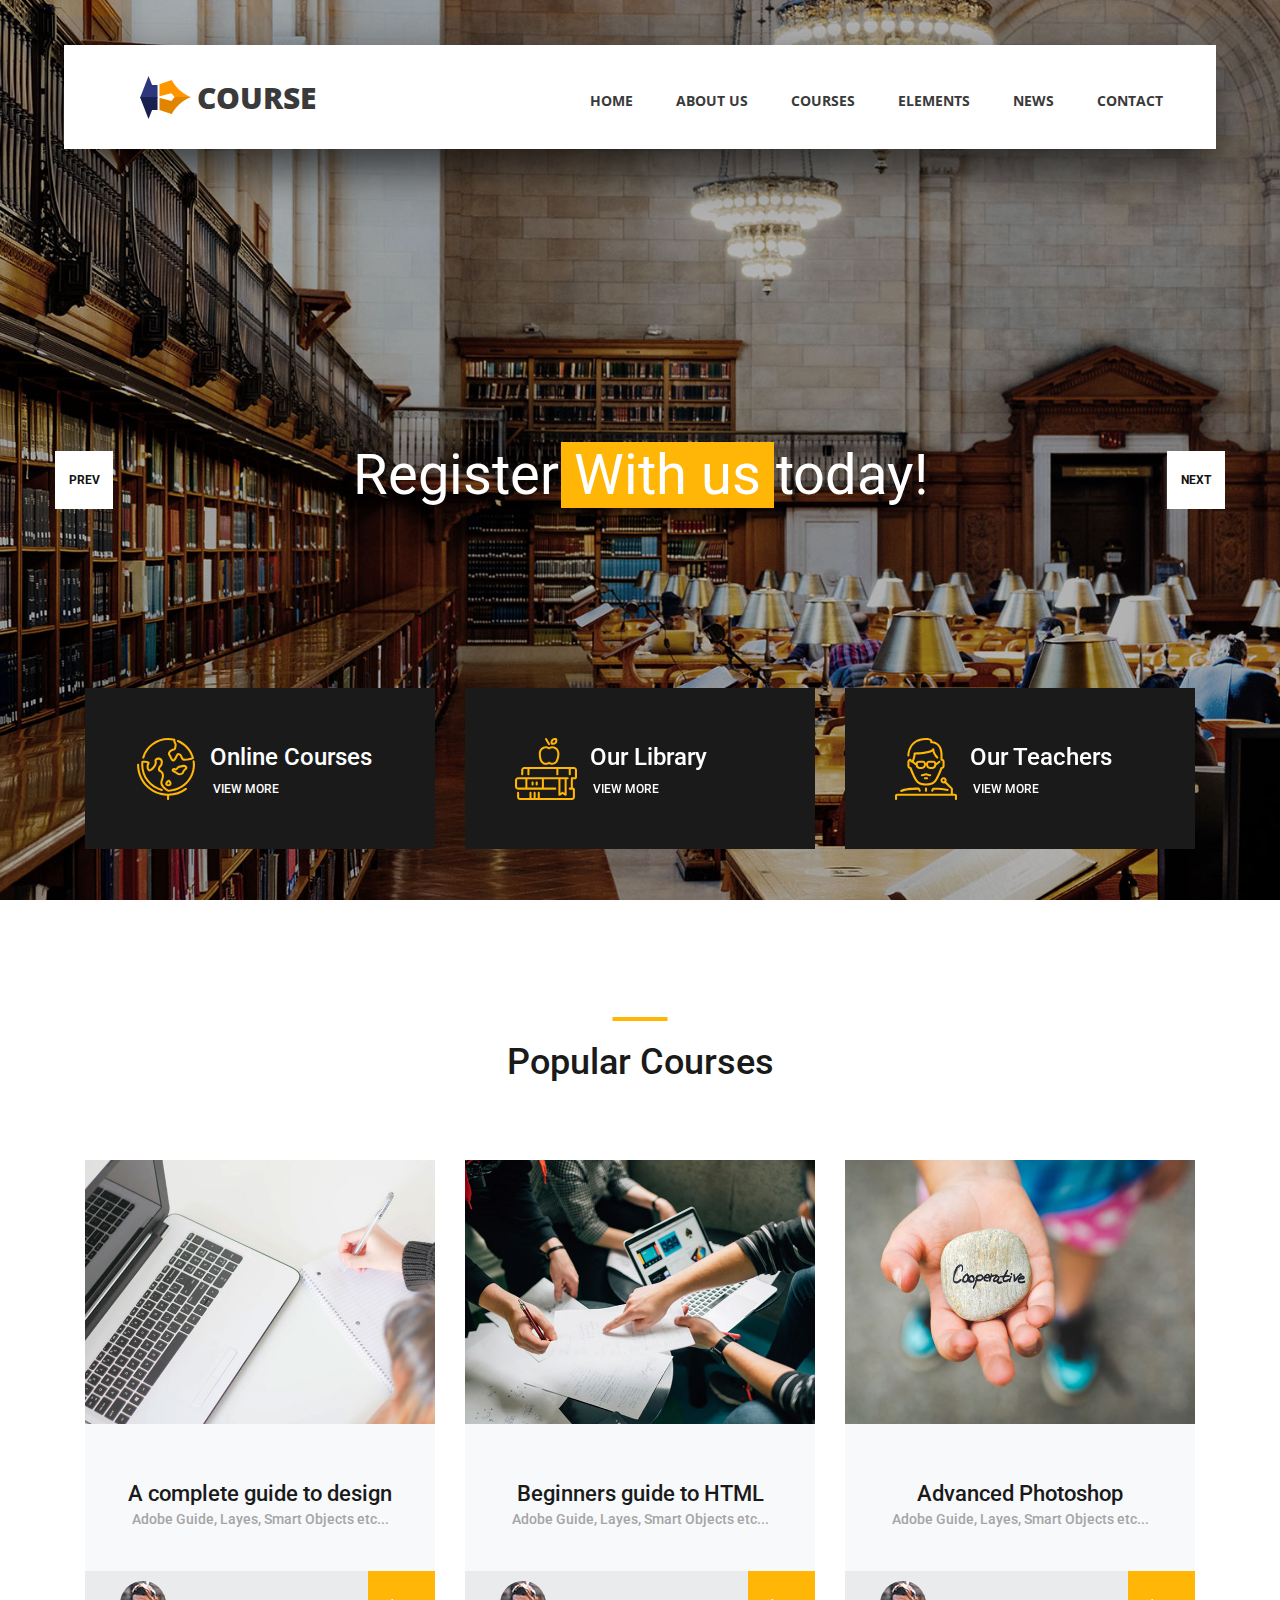
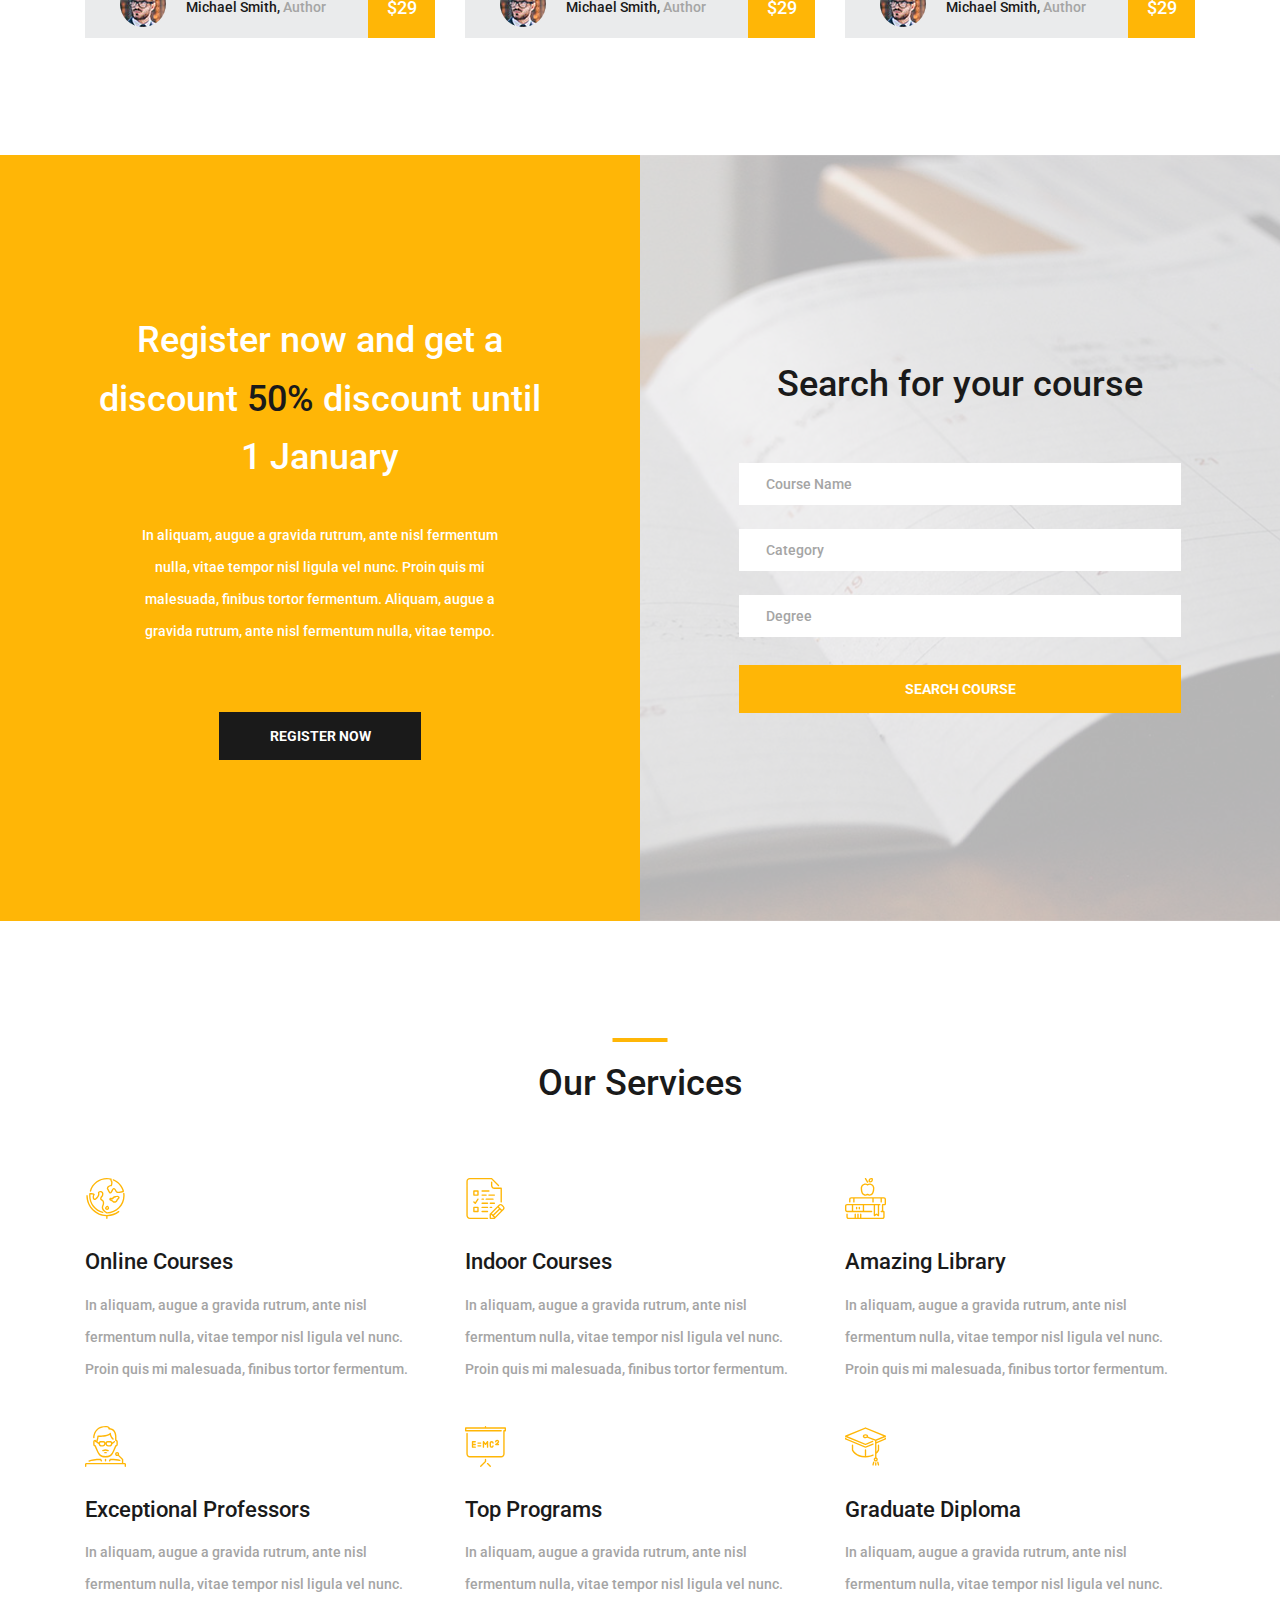
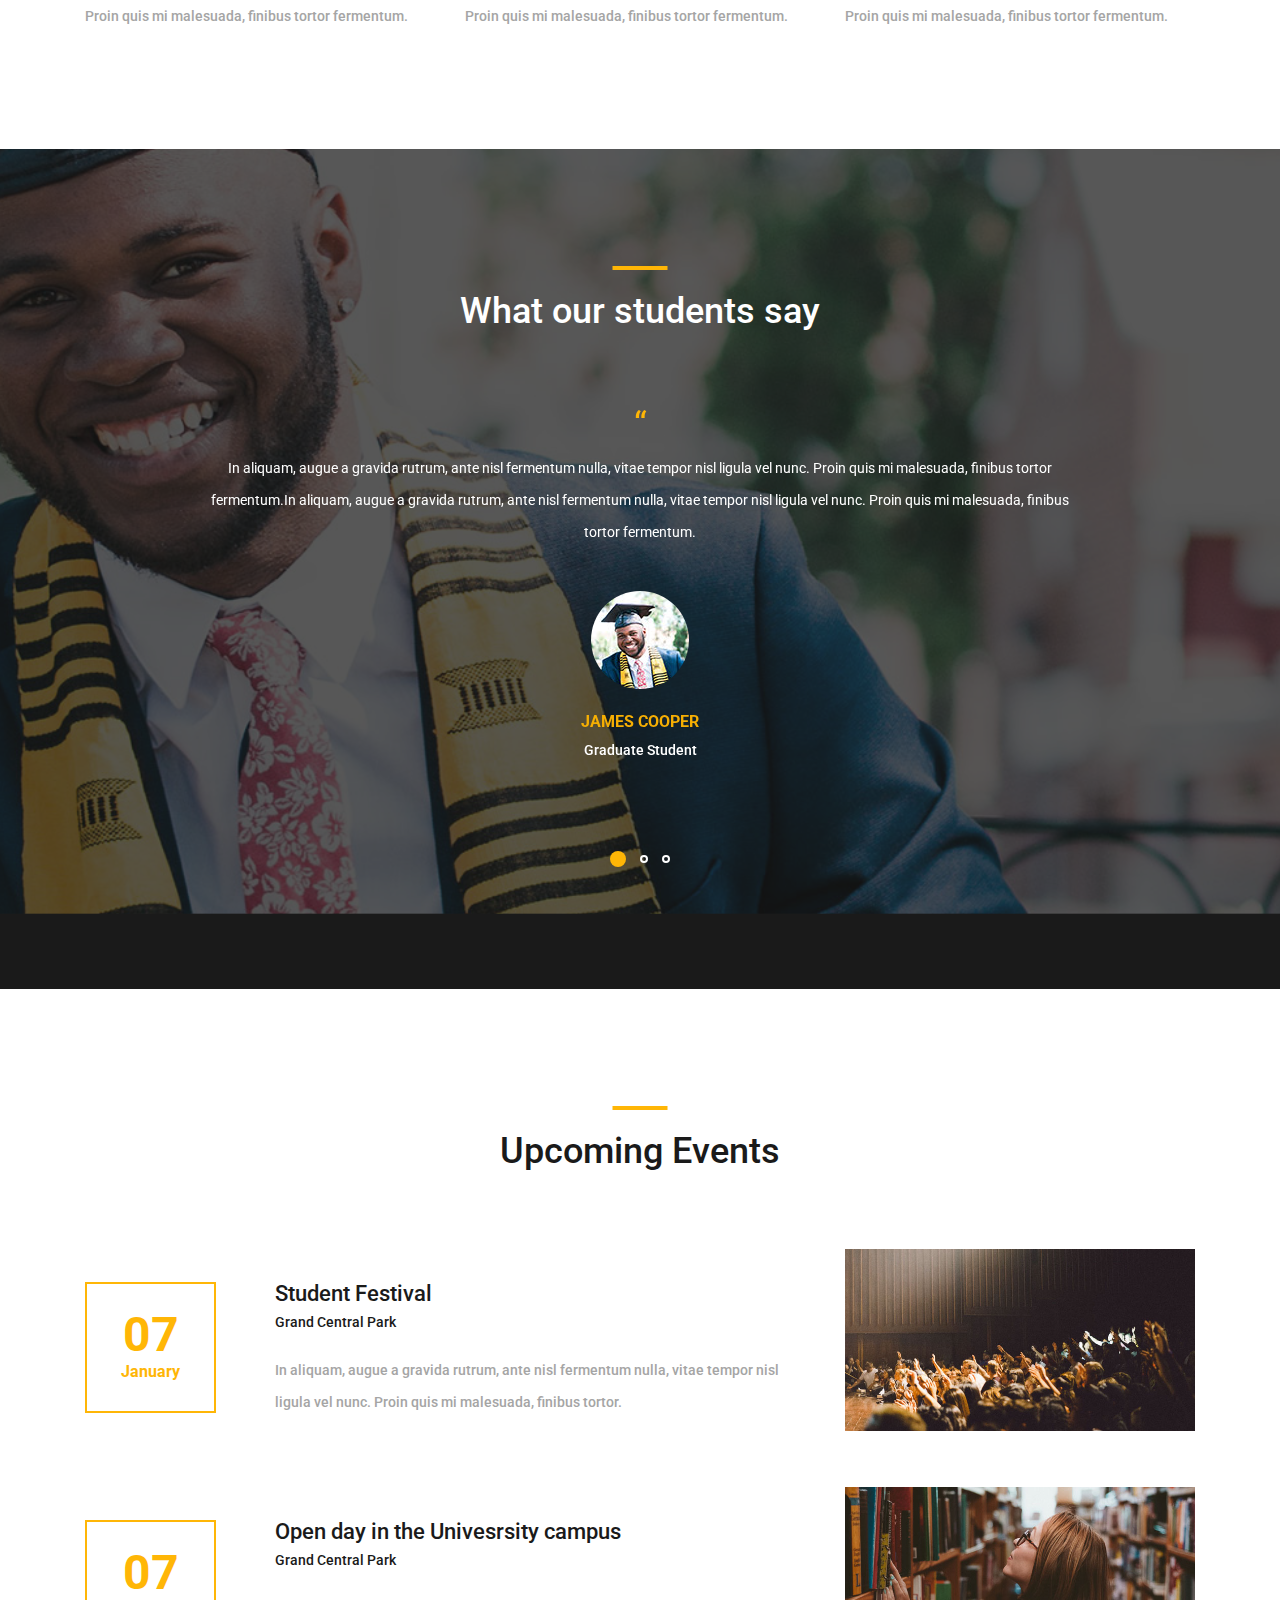
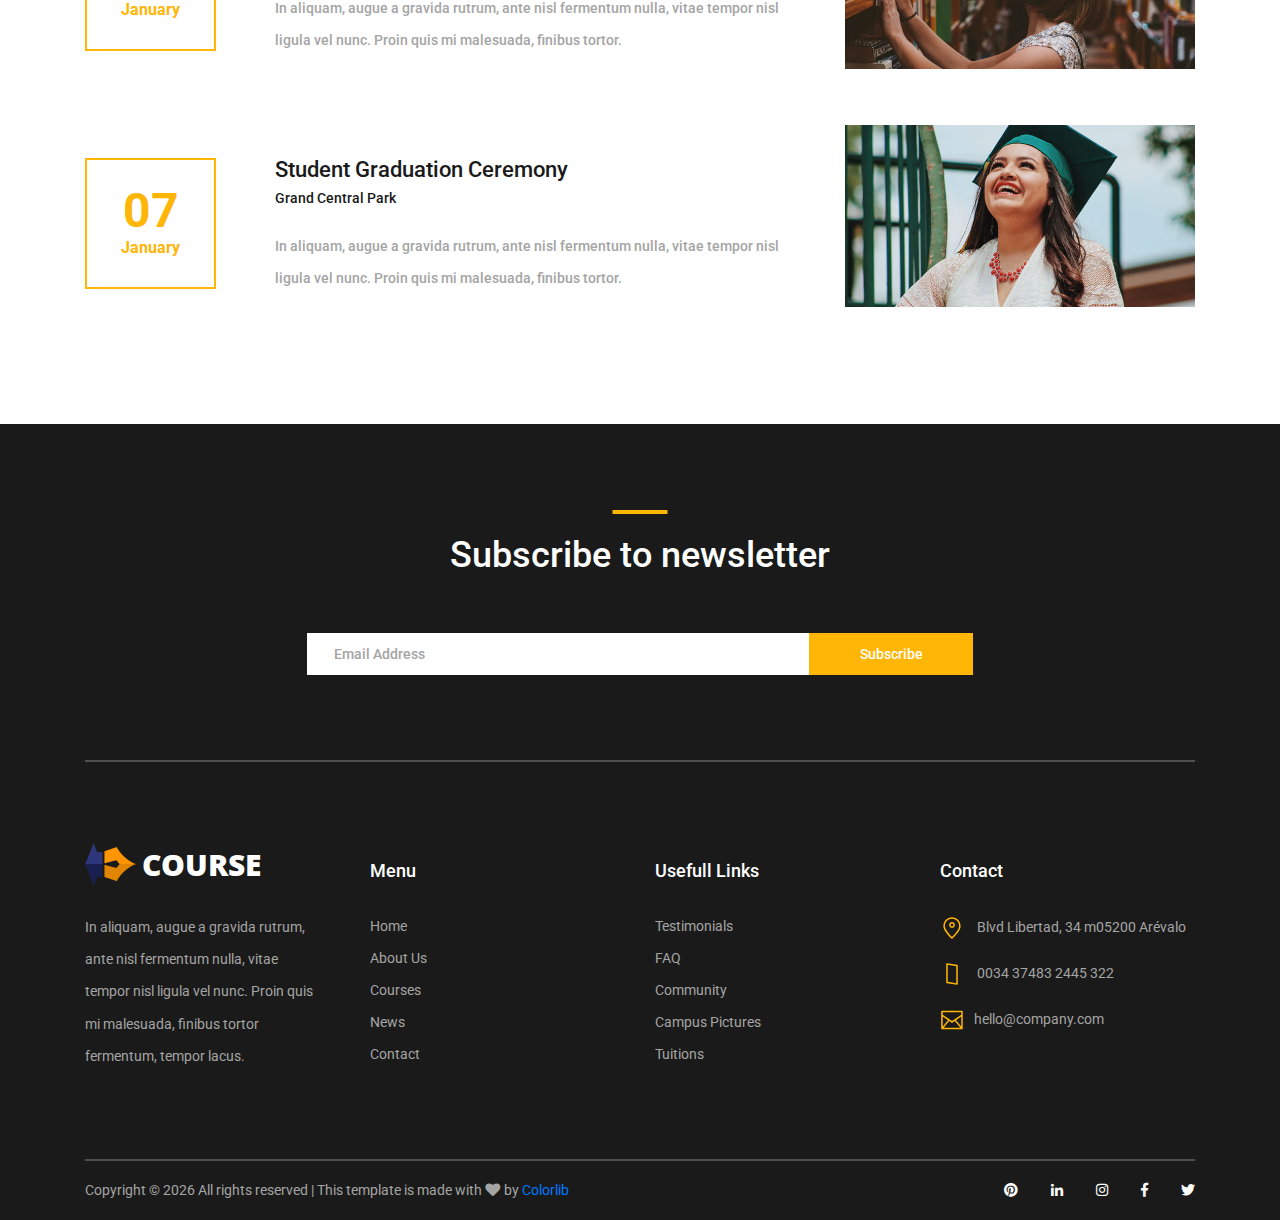
==== index.html @ aa854bdc "first commit" ====
<!DOCTYPE html>
<html lang="en">

<head>
	<title>Arun Manickavasagam Hindu College</title>
	<meta charset="utf-8">
	<meta http-equiv="X-UA-Compatible" content="IE=edge">
	<meta name="description" content="Course Project">
	<meta name="viewport" content="width=device-width, initial-scale=1">
	<link rel="stylesheet" type="text/css" href="styles/bootstrap4/bootstrap.min.css">
	<link href="plugins/fontawesome-free-5.0.1/css/fontawesome-all.css" rel="stylesheet" type="text/css">
	<link rel="stylesheet" type="text/css" href="plugins/OwlCarousel2-2.2.1/owl.carousel.css">
	<link rel="stylesheet" type="text/css" href="plugins/OwlCarousel2-2.2.1/owl.theme.default.css">
	<link rel="stylesheet" type="text/css" href="plugins/OwlCarousel2-2.2.1/animate.css">
	<link rel="stylesheet" type="text/css" href="styles/main_styles.css">
	<link rel="stylesheet" type="text/css" href="styles/responsive.css">
</head>

<body>

	<div class="super_container">

		<!-- Header -->

		<header class="header d-flex flex-row">
			<div class="header_content d-flex flex-row align-items-center">
				<!-- Logo -->
				<div class="logo_container">
					<div class="logo">
						<img src="images/logo.png" alt="">
						<span>course</span>
					</div>
				</div>

				<!-- Main Navigation -->
				<nav class="main_nav_container">
					<div class="main_nav">
						<ul class="main_nav_list">
							<li class="main_nav_item"><a href="#">home</a></li>
							<li class="main_nav_item"><a href="#">about us</a></li>
							<li class="main_nav_item"><a href="courses.html">courses</a></li>
							<li class="main_nav_item"><a href="elements.html">elements</a></li>
							<li class="main_nav_item"><a href="news.html">news</a></li>
							<li class="main_nav_item"><a href="contact.html">contact</a></li>
						</ul>
					</div>
				</nav>
			</div>
			<div class="header_side d-flex flex-row justify-content-center align-items-center">
				<img src="images/phone-call.svg" alt="">
				<span>+94759892049</span>
			</div>

			<!-- Hamburger -->
			<div class="hamburger_container">
				<i class="fas fa-bars trans_200"></i>
			</div>

		</header>

		<!-- Menu -->
		<div class="menu_container menu_mm">

			<!-- Menu Close Button -->
			<div class="menu_close_container">
				<div class="menu_close"></div>
			</div>

			<!-- Menu Items -->
			<div class="menu_inner menu_mm">
				<div class="menu menu_mm">
					<ul class="menu_list menu_mm">
						<li class="menu_item menu_mm"><a href="#">Home</a></li>
						<li class="menu_item menu_mm"><a href="#">About us</a></li>
						<li class="menu_item menu_mm"><a href="courses.html">Courses</a></li>
						<li class="menu_item menu_mm"><a href="elements.html">Elements</a></li>
						<li class="menu_item menu_mm"><a href="news.html">News</a></li>
						<li class="menu_item menu_mm"><a href="contact.html">Contact</a></li>
					</ul>

					<!-- Menu Social -->

					<div class="menu_social_container menu_mm">
						<ul class="menu_social menu_mm">
							<li class="menu_social_item menu_mm"><a href="#"><i class="fab fa-pinterest"></i></a></li>
							<li class="menu_social_item menu_mm"><a href="#"><i class="fab fa-linkedin-in"></i></a></li>
							<li class="menu_social_item menu_mm"><a href="#"><i class="fab fa-instagram"></i></a></li>
							<li class="menu_social_item menu_mm"><a href="#"><i class="fab fa-facebook-f"></i></a></li>
							<li class="menu_social_item menu_mm"><a href="#"><i class="fab fa-twitter"></i></a></li>
						</ul>
					</div>
					<div class="menu_copyright menu_mm">EGS All rights reserved</div>
				</div>
			</div>
		</div>

		<!-- Home -->

		<div class="home">

			<!-- Hero Slider -->
			<div class="hero_slider_container">
				<div class="hero_slider owl-carousel">

					<!-- Hero Slide -->
					<div class="hero_slide">
						<div class="hero_slide_background" style="background-image:url(images/slider_background.jpg)">
						</div>
						<div class="hero_slide_container d-flex flex-column align-items-center justify-content-center">
							<div class="hero_slide_content text-center">
								<h1 data-animation-in="fadeInUp" data-animation-out="animate-out fadeOut">Register
									<span>With us</span> today!</h1>
							</div>
						</div>
					</div>

					<!-- Hero Slide -->
					<div class="hero_slide">
						<div class="hero_slide_background" style="background-image:url(images/slider_background.jpg)">
						</div>
						<div class="hero_slide_container d-flex flex-column align-items-center justify-content-center">
							<div class="hero_slide_content text-center">
								<h1 data-animation-in="fadeInUp" data-animation-out="animate-out fadeOut">Invest
									<span>Education</span> today!</h1>
							</div>
						</div>
					</div>

					<!-- Hero Slide -->
					<div class="hero_slide">
						<div class="hero_slide_background" style="background-image:url(images/slider_background.jpg)">
						</div>
						<div class="hero_slide_container d-flex flex-column align-items-center justify-content-center">
							<div class="hero_slide_content text-center">
								<h1 data-animation-in="fadeInUp" data-animation-out="animate-out fadeOut">Better
									<span>Education</span> Great Future!</h1>
							</div>
						</div>
					</div>

				</div>

				<div class="hero_slider_left hero_slider_nav trans_200"><span class="trans_200">prev</span></div>
				<div class="hero_slider_right hero_slider_nav trans_200"><span class="trans_200">next</span></div>
			</div>

		</div>

		<div class="hero_boxes">
			<div class="hero_boxes_inner">
				<div class="container">
					<div class="row">

						<div class="col-lg-4 hero_box_col">
							<div class="hero_box d-flex flex-row align-items-center justify-content-start">
								<img src="images/earth-globe.svg" class="svg" alt="">
								<div class="hero_box_content">
									<h2 class="hero_box_title">Online Courses</h2>
									<a href="courses.html" class="hero_box_link">view more</a>
								</div>
							</div>
						</div>

						<div class="col-lg-4 hero_box_col">
							<div class="hero_box d-flex flex-row align-items-center justify-content-start">
								<img src="images/books.svg" class="svg" alt="">
								<div class="hero_box_content">
									<h2 class="hero_box_title">Our Library</h2>
									<a href="courses.html" class="hero_box_link">view more</a>
								</div>
							</div>
						</div>

						<div class="col-lg-4 hero_box_col">
							<div class="hero_box d-flex flex-row align-items-center justify-content-start">
								<img src="images/professor.svg" class="svg" alt="">
								<div class="hero_box_content">
									<h2 class="hero_box_title">Our Teachers</h2>
									<a href="teachers.html" class="hero_box_link">view more</a>
								</div>
							</div>
						</div>

					</div>
				</div>
			</div>
		</div>

		<!-- Popular -->

		<div class="popular page_section">
			<div class="container">
				<div class="row">
					<div class="col">
						<div class="section_title text-center">
							<h1>Popular Courses</h1>
						</div>
					</div>
				</div>

				<div class="row course_boxes">

					<!-- Popular Course Item -->
					<div class="col-lg-4 course_box">
						<div class="card">
							<img class="card-img-top" src="images/course_1.jpg" alt="https://unsplash.com/@kellybrito">
							<div class="card-body text-center">
								<div class="card-title"><a href="courses.html">A complete guide to design</a></div>
								<div class="card-text">Adobe Guide, Layes, Smart Objects etc...</div>
							</div>
							<div class="price_box d-flex flex-row align-items-center">
								<div class="course_author_image">
									<img src="images/author.jpg" alt="https://unsplash.com/@mehdizadeh">
								</div>
								<div class="course_author_name">Michael Smith, <span>Author</span></div>
								<div class="course_price d-flex flex-column align-items-center justify-content-center">
									<span>$29</span></div>
							</div>
						</div>
					</div>

					<!-- Popular Course Item -->
					<div class="col-lg-4 course_box">
						<div class="card">
							<img class="card-img-top" src="images/course_2.jpg" alt="https://unsplash.com/@cikstefan">
							<div class="card-body text-center">
								<div class="card-title"><a href="courses.html">Beginners guide to HTML</a></div>
								<div class="card-text">Adobe Guide, Layes, Smart Objects etc...</div>
							</div>
							<div class="price_box d-flex flex-row align-items-center">
								<div class="course_author_image">
									<img src="images/author.jpg" alt="https://unsplash.com/@mehdizadeh">
								</div>
								<div class="course_author_name">Michael Smith, <span>Author</span></div>
								<div class="course_price d-flex flex-column align-items-center justify-content-center">
									<span>$29</span></div>
							</div>
						</div>
					</div>

					<!-- Popular Course Item -->
					<div class="col-lg-4 course_box">
						<div class="card">
							<img class="card-img-top" src="images/course_3.jpg" alt="https://unsplash.com/@dsmacinnes">
							<div class="card-body text-center">
								<div class="card-title"><a href="courses.html">Advanced Photoshop</a></div>
								<div class="card-text">Adobe Guide, Layes, Smart Objects etc...</div>
							</div>
							<div class="price_box d-flex flex-row align-items-center">
								<div class="course_author_image">
									<img src="images/author.jpg" alt="https://unsplash.com/@mehdizadeh">
								</div>
								<div class="course_author_name">Michael Smith, <span>Author</span></div>
								<div class="course_price d-flex flex-column align-items-center justify-content-center">
									<span>$29</span></div>
							</div>
						</div>
					</div>
				</div>
			</div>
		</div>

		<!-- Register -->

		<div class="register">

			<div class="container-fluid">

				<div class="row row-eq-height">
					<div class="col-lg-6 nopadding">

						<!-- Register -->

						<div class="register_section d-flex flex-column align-items-center justify-content-center">
							<div class="register_content text-center">
								<h1 class="register_title">Register now and get a discount <span>50%</span> discount
									until 1 January</h1>
								<p class="register_text">In aliquam, augue a gravida rutrum, ante nisl fermentum nulla,
									vitae tempor nisl ligula vel nunc. Proin quis mi malesuada, finibus tortor
									fermentum. Aliquam, augue a gravida rutrum, ante nisl fermentum nulla, vitae tempo.
								</p>
								<div class="button button_1 register_button mx-auto trans_200"><a href="#">register
										now</a></div>
							</div>
						</div>

					</div>

					<div class="col-lg-6 nopadding">

						<!-- Search -->

						<div class="search_section d-flex flex-column align-items-center justify-content-center">
							<div class="search_background" style="background-image:url(images/search_background.jpg);">
							</div>
							<div class="search_content text-center">
								<h1 class="search_title">Search for your course</h1>
								<form id="search_form" class="search_form" action="post">
									<input id="search_form_name" class="input_field search_form_name" type="text"
										placeholder="Course Name" required="required"
										data-error="Course name is required.">
									<input id="search_form_category" class="input_field search_form_category"
										type="text" placeholder="Category">
									<input id="search_form_degree" class="input_field search_form_degree" type="text"
										placeholder="Degree">
									<button id="search_submit_button" type="submit"
										class="search_submit_button trans_200" value="Submit">search course</button>
								</form>
							</div>
						</div>

					</div>
				</div>
			</div>
		</div>

		<!-- Services -->

		<div class="services page_section">

			<div class="container">
				<div class="row">
					<div class="col">
						<div class="section_title text-center">
							<h1>Our Services</h1>
						</div>
					</div>
				</div>

				<div class="row services_row">

					<div
						class="col-lg-4 service_item text-left d-flex flex-column align-items-start justify-content-start">
						<div class="icon_container d-flex flex-column justify-content-end">
							<img src="images/earth-globe.svg" alt="">
						</div>
						<h3>Online Courses</h3>
						<p>In aliquam, augue a gravida rutrum, ante nisl fermentum nulla, vitae tempor nisl ligula vel
							nunc. Proin quis mi malesuada, finibus tortor fermentum.</p>
					</div>

					<div
						class="col-lg-4 service_item text-left d-flex flex-column align-items-start justify-content-start">
						<div class="icon_container d-flex flex-column justify-content-end">
							<img src="images/exam.svg" alt="">
						</div>
						<h3>Indoor Courses</h3>
						<p>In aliquam, augue a gravida rutrum, ante nisl fermentum nulla, vitae tempor nisl ligula vel
							nunc. Proin quis mi malesuada, finibus tortor fermentum.</p>
					</div>

					<div
						class="col-lg-4 service_item text-left d-flex flex-column align-items-start justify-content-start">
						<div class="icon_container d-flex flex-column justify-content-end">
							<img src="images/books.svg" alt="">
						</div>
						<h3>Amazing Library</h3>
						<p>In aliquam, augue a gravida rutrum, ante nisl fermentum nulla, vitae tempor nisl ligula vel
							nunc. Proin quis mi malesuada, finibus tortor fermentum.</p>
					</div>

					<div
						class="col-lg-4 service_item text-left d-flex flex-column align-items-start justify-content-start">
						<div class="icon_container d-flex flex-column justify-content-end">
							<img src="images/professor.svg" alt="">
						</div>
						<h3>Exceptional Professors</h3>
						<p>In aliquam, augue a gravida rutrum, ante nisl fermentum nulla, vitae tempor nisl ligula vel
							nunc. Proin quis mi malesuada, finibus tortor fermentum.</p>
					</div>

					<div
						class="col-lg-4 service_item text-left d-flex flex-column align-items-start justify-content-start">
						<div class="icon_container d-flex flex-column justify-content-end">
							<img src="images/blackboard.svg" alt="">
						</div>
						<h3>Top Programs</h3>
						<p>In aliquam, augue a gravida rutrum, ante nisl fermentum nulla, vitae tempor nisl ligula vel
							nunc. Proin quis mi malesuada, finibus tortor fermentum.</p>
					</div>

					<div
						class="col-lg-4 service_item text-left d-flex flex-column align-items-start justify-content-start">
						<div class="icon_container d-flex flex-column justify-content-end">
							<img src="images/mortarboard.svg" alt="">
						</div>
						<h3>Graduate Diploma</h3>
						<p>In aliquam, augue a gravida rutrum, ante nisl fermentum nulla, vitae tempor nisl ligula vel
							nunc. Proin quis mi malesuada, finibus tortor fermentum.</p>
					</div>

				</div>
			</div>
		</div>

		<!-- Testimonials -->

		<div class="testimonials page_section">
			<!-- <div class="testimonials_background" style="background-image:url(images/testimonials_background.jpg)"></div> -->
			<div class="testimonials_background_container prlx_parent">
				<div class="testimonials_background prlx"
					style="background-image:url(images/testimonials_background.jpg)"></div>
			</div>
			<div class="container">

				<div class="row">
					<div class="col">
						<div class="section_title text-center">
							<h1>What our students say</h1>
						</div>
					</div>
				</div>

				<div class="row">
					<div class="col-lg-10 offset-lg-1">

						<div class="testimonials_slider_container">

							<!-- Testimonials Slider -->
							<div class="owl-carousel owl-theme testimonials_slider">

								<!-- Testimonials Item -->
								<div class="owl-item">
									<div class="testimonials_item text-center">
										<div class="quote">“</div>
										<p class="testimonials_text">In aliquam, augue a gravida rutrum, ante nisl
											fermentum nulla, vitae tempor nisl ligula vel nunc. Proin quis mi malesuada,
											finibus tortor fermentum.In aliquam, augue a gravida rutrum, ante nisl
											fermentum nulla, vitae tempor nisl ligula vel nunc. Proin quis mi malesuada,
											finibus tortor fermentum.</p>
										<div class="testimonial_user">
											<div class="testimonial_image mx-auto">
												<img src="images/testimonials_user.jpg" alt="">
											</div>
											<div class="testimonial_name">james cooper</div>
											<div class="testimonial_title">Graduate Student</div>
										</div>
									</div>
								</div>

								<!-- Testimonials Item -->
								<div class="owl-item">
									<div class="testimonials_item text-center">
										<div class="quote">“</div>
										<p class="testimonials_text">In aliquam, augue a gravida rutrum, ante nisl
											fermentum nulla, vitae tempor nisl ligula vel nunc. Proin quis mi malesuada,
											finibus tortor fermentum.In aliquam, augue a gravida rutrum, ante nisl
											fermentum nulla, vitae tempor nisl ligula vel nunc. Proin quis mi malesuada,
											finibus tortor fermentum.</p>
										<div class="testimonial_user">
											<div class="testimonial_image mx-auto">
												<img src="images/testimonials_user.jpg" alt="">
											</div>
											<div class="testimonial_name">james cooper</div>
											<div class="testimonial_title">Graduate Student</div>
										</div>
									</div>
								</div>

								<!-- Testimonials Item -->
								<div class="owl-item">
									<div class="testimonials_item text-center">
										<div class="quote">“</div>
										<p class="testimonials_text">In aliquam, augue a gravida rutrum, ante nisl
											fermentum nulla, vitae tempor nisl ligula vel nunc. Proin quis mi malesuada,
											finibus tortor fermentum.In aliquam, augue a gravida rutrum, ante nisl
											fermentum nulla, vitae tempor nisl ligula vel nunc. Proin quis mi malesuada,
											finibus tortor fermentum.</p>
										<div class="testimonial_user">
											<div class="testimonial_image mx-auto">
												<img src="images/testimonials_user.jpg" alt="">
											</div>
											<div class="testimonial_name">james cooper</div>
											<div class="testimonial_title">Graduate Student</div>
										</div>
									</div>
								</div>

							</div>

						</div>
					</div>
				</div>

			</div>
		</div>

		<!-- Events -->

		<div class="events page_section">
			<div class="container">

				<div class="row">
					<div class="col">
						<div class="section_title text-center">
							<h1>Upcoming Events</h1>
						</div>
					</div>
				</div>

				<div class="event_items">

					<!-- Event Item -->
					<div class="row event_item">
						<div class="col">
							<div class="row d-flex flex-row align-items-end">

								<div class="col-lg-2 order-lg-1 order-2">
									<div
										class="event_date d-flex flex-column align-items-center justify-content-center">
										<div class="event_day">07</div>
										<div class="event_month">January</div>
									</div>
								</div>

								<div class="col-lg-6 order-lg-2 order-3">
									<div class="event_content">
										<div class="event_name"><a class="trans_200" href="#">Student Festival</a></div>
										<div class="event_location">Grand Central Park</div>
										<p>In aliquam, augue a gravida rutrum, ante nisl fermentum nulla, vitae tempor
											nisl ligula vel nunc. Proin quis mi malesuada, finibus tortor.</p>
									</div>
								</div>

								<div class="col-lg-4 order-lg-3 order-1">
									<div class="event_image">
										<img src="images/event_1.jpg" alt="https://unsplash.com/@theunsteady5">
									</div>
								</div>

							</div>
						</div>
					</div>

					<!-- Event Item -->
					<div class="row event_item">
						<div class="col">
							<div class="row d-flex flex-row align-items-end">

								<div class="col-lg-2 order-lg-1 order-2">
									<div
										class="event_date d-flex flex-column align-items-center justify-content-center">
										<div class="event_day">07</div>
										<div class="event_month">January</div>
									</div>
								</div>

								<div class="col-lg-6 order-lg-2 order-3">
									<div class="event_content">
										<div class="event_name"><a class="trans_200" href="#">Open day in the
												Univesrsity campus</a></div>
										<div class="event_location">Grand Central Park</div>
										<p>In aliquam, augue a gravida rutrum, ante nisl fermentum nulla, vitae tempor
											nisl ligula vel nunc. Proin quis mi malesuada, finibus tortor.</p>
									</div>
								</div>

								<div class="col-lg-4 order-lg-3 order-1">
									<div class="event_image">
										<img src="images/event_2.jpg" alt="https://unsplash.com/@claybanks1989">
									</div>
								</div>

							</div>
						</div>
					</div>

					<!-- Event Item -->
					<div class="row event_item">
						<div class="col">
							<div class="row d-flex flex-row align-items-end">

								<div class="col-lg-2 order-lg-1 order-2">
									<div
										class="event_date d-flex flex-column align-items-center justify-content-center">
										<div class="event_day">07</div>
										<div class="event_month">January</div>
									</div>
								</div>

								<div class="col-lg-6 order-lg-2 order-3">
									<div class="event_content">
										<div class="event_name"><a class="trans_200" href="#">Student Graduation
												Ceremony</a></div>
										<div class="event_location">Grand Central Park</div>
										<p>In aliquam, augue a gravida rutrum, ante nisl fermentum nulla, vitae tempor
											nisl ligula vel nunc. Proin quis mi malesuada, finibus tortor.</p>
									</div>
								</div>

								<div class="col-lg-4 order-lg-3 order-1">
									<div class="event_image">
										<img src="images/event_3.jpg" alt="https://unsplash.com/@juanmramosjr">
									</div>
								</div>

							</div>
						</div>
					</div>

				</div>

			</div>
		</div>

		<!-- Footer -->

		<footer class="footer">
			<div class="container">

				<!-- Newsletter -->

				<div class="newsletter">
					<div class="row">
						<div class="col">
							<div class="section_title text-center">
								<h1>Subscribe to newsletter</h1>
							</div>
						</div>
					</div>

					<div class="row">
						<div class="col text-center">
							<div class="newsletter_form_container mx-auto">
								<form action="post">
									<div
										class="newsletter_form d-flex flex-md-row flex-column flex-xs-column align-items-center justify-content-center">
										<input id="newsletter_email" class="newsletter_email" type="email"
											placeholder="Email Address" required="required"
											data-error="Valid email is required.">
										<button id="newsletter_submit" type="submit"
											class="newsletter_submit_btn trans_300" value="Submit">Subscribe</button>
									</div>
								</form>
							</div>
						</div>
					</div>

				</div>

				<!-- Footer Content -->

				<div class="footer_content">
					<div class="row">

						<!-- Footer Column - About -->
						<div class="col-lg-3 footer_col">

							<!-- Logo -->
							<div class="logo_container">
								<div class="logo">
									<img src="images/logo.png" alt="">
									<span>course</span>
								</div>
							</div>

							<p class="footer_about_text">In aliquam, augue a gravida rutrum, ante nisl fermentum nulla,
								vitae tempor nisl ligula vel nunc. Proin quis mi malesuada, finibus tortor fermentum,
								tempor lacus.</p>

						</div>

						<!-- Footer Column - Menu -->

						<div class="col-lg-3 footer_col">
							<div class="footer_column_title">Menu</div>
							<div class="footer_column_content">
								<ul>
									<li class="footer_list_item"><a href="#">Home</a></li>
									<li class="footer_list_item"><a href="#">About Us</a></li>
									<li class="footer_list_item"><a href="courses.html">Courses</a></li>
									<li class="footer_list_item"><a href="news.html">News</a></li>
									<li class="footer_list_item"><a href="contact.html">Contact</a></li>
								</ul>
							</div>
						</div>

						<!-- Footer Column - Usefull Links -->

						<div class="col-lg-3 footer_col">
							<div class="footer_column_title">Usefull Links</div>
							<div class="footer_column_content">
								<ul>
									<li class="footer_list_item"><a href="#">Testimonials</a></li>
									<li class="footer_list_item"><a href="#">FAQ</a></li>
									<li class="footer_list_item"><a href="#">Community</a></li>
									<li class="footer_list_item"><a href="#">Campus Pictures</a></li>
									<li class="footer_list_item"><a href="#">Tuitions</a></li>
								</ul>
							</div>
						</div>

						<!-- Footer Column - Contact -->

						<div class="col-lg-3 footer_col">
							<div class="footer_column_title">Contact</div>
							<div class="footer_column_content">
								<ul>
									<li class="footer_contact_item">
										<div class="footer_contact_icon">
											<img src="images/placeholder.svg"
												alt="https://www.flaticon.com/authors/lucy-g">
										</div>
										Blvd Libertad, 34 m05200 Arévalo
									</li>
									<li class="footer_contact_item">
										<div class="footer_contact_icon">
											<img src="images/smartphone.svg"
												alt="https://www.flaticon.com/authors/lucy-g">
										</div>
										0034 37483 2445 322
									</li>
									<li class="footer_contact_item">
										<div class="footer_contact_icon">
											<img src="images/envelope.svg"
												alt="https://www.flaticon.com/authors/lucy-g">
										</div>hello@company.com
									</li>
								</ul>
							</div>
						</div>

					</div>
				</div>

				<!-- Footer Copyright -->

				<div class="footer_bar d-flex flex-column flex-sm-row align-items-center">
					<div class="footer_copyright">
						<span>
							<!-- Link back to Colorlib can't be removed. Template is licensed under CC BY 3.0. -->
							Copyright &copy;
							<script>document.write(new Date().getFullYear());</script> All rights reserved | This
							template is made with <i class="fa fa-heart" aria-hidden="true"></i> by <a
								href="https://colorlib.com" target="_blank">Colorlib</a>
							<!-- Link back to Colorlib can't be removed. Template is licensed under CC BY 3.0. --></span>
					</div>
					<div class="footer_social ml-sm-auto">
						<ul class="menu_social">
							<li class="menu_social_item"><a href="#"><i class="fab fa-pinterest"></i></a></li>
							<li class="menu_social_item"><a href="#"><i class="fab fa-linkedin-in"></i></a></li>
							<li class="menu_social_item"><a href="#"><i class="fab fa-instagram"></i></a></li>
							<li class="menu_social_item"><a href="#"><i class="fab fa-facebook-f"></i></a></li>
							<li class="menu_social_item"><a href="#"><i class="fab fa-twitter"></i></a></li>
						</ul>
					</div>
				</div>

			</div>
		</footer>

	</div>

	<script src="js/jquery-3.2.1.min.js"></script>
	<script src="styles/bootstrap4/popper.js"></script>
	<script src="styles/bootstrap4/bootstrap.min.js"></script>
	<script src="plugins/greensock/TweenMax.min.js"></script>
	<script src="plugins/greensock/TimelineMax.min.js"></script>
	<script src="plugins/scrollmagic/ScrollMagic.min.js"></script>
	<script src="plugins/greensock/animation.gsap.min.js"></script>
	<script src="plugins/greensock/ScrollToPlugin.min.js"></script>
	<script src="plugins/OwlCarousel2-2.2.1/owl.carousel.js"></script>
	<script src="plugins/scrollTo/jquery.scrollTo.min.js"></script>
	<script src="plugins/easing/easing.js"></script>
	<script src="js/custom.js"></script>

</body>

</html>
---- styles/main_styles.css ----
@charset "utf-8";
/* CSS Document */

/******************************

COLOR PALETTE




[Table of Contents]

1. Fonts
2. Body and some general stuff
3. Header
	3.1 Logo
	3.2 Main Nav
	3.3 Header Side
	3.4 Hamburger
4. Menu
	4.1 Menu Social
	4.2 Menu copyright
5. Home
	5.1 Hero Slider
	5.2 Hero Slider Navigation
6. Hero Boxes
7. Page Section
8. Buttons
9. Popular
10. Register
11. Search
	11.1 Search Form
12. Services
13. Testimonials
14. Events
15. Footer
	15.1 Newsletter
	15.2 Footer Content
	15.3 Footer Copyright


******************************/

/***********
1. Fonts
***********/

@import url('https://fonts.googleapis.com/css?family=Open+Sans:400,600,700,800|Roboto:400,500,700');

/*********************************
2. Body and some general stuff
*********************************/

*
{
	margin: 0;
	padding: 0;
	-webkit-font-smoothing: antialiased;
	-webkit-text-shadow: rgba(0,0,0,.01) 0 0 1px;
	text-shadow: rgba(0,0,0,.01) 0 0 1px;
}
body
{
	font-family: 'Roboto', sans-serif;
	font-size: 14px;
	font-weight: 400;
	background: #FFFFFF;
	color: #a5a5a5;
}
div
{
	display: block;
	position: relative;
	-webkit-box-sizing: border-box;
    -moz-box-sizing: border-box;
    box-sizing: border-box;
}
ul
{
	list-style: none;
	margin-bottom: 0px;
}
p
{
	font-family: 'Roboto', sans-serif;
	font-size: 14px;
	line-height: 2.29;
	font-weight: 400;
	color: #a5a5a5;
	-webkit-font-smoothing: antialiased;
	-webkit-text-shadow: rgba(0,0,0,.01) 0 0 1px;
	text-shadow: rgba(0,0,0,.01) 0 0 1px;
}
p a
{
	display: inline;
	position: relative;
	color: inherit;
	border-bottom: solid 1px #ffa07f;
	-webkit-transition: all 200ms ease;
	-moz-transition: all 200ms ease;
	-ms-transition: all 200ms ease;
	-o-transition: all 200ms ease;
	transition: all 200ms ease;
}
a, a:hover, a:visited, a:active, a:link
{
	text-decoration: none;
	-webkit-font-smoothing: antialiased;
	-webkit-text-shadow: rgba(0,0,0,.01) 0 0 1px;
	text-shadow: rgba(0,0,0,.01) 0 0 1px;
}
p a:active
{
	position: relative;
	color: #FF6347;
}
p a:hover
{
	color: #FFFFFF;
	background: #ffa07f;
}
p a:hover::after
{
	opacity: 0.2;
}
::selection
{
	background: #FFD266;
	color: #C88E00;
}
p::selection
{
	background: #FFD266;
	color: #C88E00;
}
h1{font-size: 36px;}
h2{font-size: 22px;}
h3{font-size: 18px;}
h4{font-size: 14px;}
h5{font-size: 11px;}
h1, h2, h3, h4, h5, h6
{
	font-family: 'Roboto', sans-serif;
	-webkit-font-smoothing: antialiased;
	-webkit-text-shadow: rgba(0,0,0,.01) 0 0 1px;
	text-shadow: rgba(0,0,0,.01) 0 0 1px;
}
h1::selection, 
h2::selection, 
h3::selection, 
h4::selection, 
h5::selection, 
h6::selection
{
	
}
::-webkit-input-placeholder
{
	font-size: 14px !important;
	font-weight: 500 !important;
	color: #a5a5a5 !important;
}
:-moz-placeholder /* older Firefox*/
{
	font-size: 14px !important;
	font-weight: 500 !important;
	color: #a5a5a5 !important;
}
::-moz-placeholder /* Firefox 19+ */ 
{
	font-size: 14px !important;
	font-weight: 500 !important;
	color: #a5a5a5 !important;
} 
:-ms-input-placeholder
{ 
	font-size: 14px !important;
	font-weight: 500 !important;
	color: #a5a5a5 !important;
}
::input-placeholder
{
	font-size: 14px !important;
	font-weight: 500 !important;
	color: #a5a5a5 !important;
}
.form-control
{
	color: #db5246;
}
section
{
	display: block;
	position: relative;
	box-sizing: border-box;
}
.clear
{
	clear: both;
}
.clearfix::before, .clearfix::after
{
	content: "";
	display: table;
}
.clearfix::after
{
	clear: both;
}
.clearfix
{
	zoom: 1;
}
.float_left
{
	float: left;
}
.float_right
{
	float: right;
}
.trans_200
{
	-webkit-transition: all 200ms ease;
	-moz-transition: all 200ms ease;
	-ms-transition: all 200ms ease;
	-o-transition: all 200ms ease;
	transition: all 200ms ease;
}
.trans_300
{
	-webkit-transition: all 300ms ease;
	-moz-transition: all 300ms ease;
	-ms-transition: all 300ms ease;
	-o-transition: all 300ms ease;
	transition: all 300ms ease;
}
.trans_400
{
	-webkit-transition: all 400ms ease;
	-moz-transition: all 400ms ease;
	-ms-transition: all 400ms ease;
	-o-transition: all 400ms ease;
	transition: all 400ms ease;
}
.trans_500
{
	-webkit-transition: all 500ms ease;
	-moz-transition: all 500ms ease;
	-ms-transition: all 500ms ease;
	-o-transition: all 500ms ease;
	transition: all 500ms ease;
}
.fill_height
{
	height: 100%;
}
.super_container
{
	width: 100%;
	overflow: hidden;
}
.prlx_parent
{
	overflow: hidden;
}
.prlx
{
	height: 130% !important;
}
.nopadding
{
	padding: 0px !important;
}

/*********************************
3. Header
*********************************/

.header
{
	position: fixed;
	top: 45px;
	left: 50%;
	-webkit-transform: translateX(-50%);
	-moz-transform: translateX(-50%);
	-ms-transform: translateX(-50%);
	-o-transform: translateX(-50%);
	transform: translateX(-50%);
	width: 1318px;
	height: 104px;
	background: #FFFFFF;
	z-index: 10;
	-webkit-transition: all 200ms ease;
	-moz-transition: all 200ms ease;
	-ms-transition: all 200ms ease;
	-o-transition: all 200ms ease;
	transition: all 200ms ease;
}
.header.scrolled
{	
	top: 15px;
}
.header.scrolled .header_content::before
{
	box-shadow: 0px 20px 49px rgba(0,0,0,0.17);
}
.header_content
{
	width: calc(100% - 279px);
	height: 100%;
}
.header_content::before
{
	display: block;
	position: absolute;
	top: 0;
	left: 0;
	width: 100%;
	height: 100%;
	content: '';
	box-shadow: 0px 20px 49px rgba(0,0,0,0.67);
	z-index: -1;
}

/*********************************
3.1 Logo
*********************************/

.logo_container
{
	display: inline-block;
	padding-left: 76px;
}
.logo span
{
	font-family: 'Open Sans', sans-serif;
	font-size: 30px;
	font-weight: 900;
	color: #3a3a3a;
	vertical-align: middle;
	text-transform: uppercase;
	margin-left: 3px;
}

/*********************************
3.2 Main Nav
*********************************/

.main_nav_container
{
	display: inline-block;
	margin-left: auto;
	padding-right: 93px;
}
.main_nav
{
	margin-top: 7px;
}
.main_nav_item
{
	display: inline-block;
	margin-right: 40px;
}
.main_nav_item:last-child
{
	margin-right: 0px;
}
.main_nav_item a
{
	font-family: 'Open Sans', sans-serif;
	font-size: 14px;
	text-transform: uppercase;
	font-weight: 700;
	color: #3a3a3a;
	-webkit-transition: all 200ms ease;
	-moz-transition: all 200ms ease;
	-ms-transition: all 200ms ease;
	-o-transition: all 200ms ease;
	transition: all 200ms ease;
}
.main_nav_item a:hover
{
	color: #ffb606;
}

/*********************************
3.3 Header Side
*********************************/

.header_side
{
	width: 279px;
	height: 100%;
	background: #ffb606;
}
.header_side img
{
	width: 29px;
	height: 29px;
}
.header_side span
{
	display: block;
	position: relative;
	font-size: 18px;
	font-weight: 500;
	color: #FFFFFF;
	padding-left: 12px;
}

/*********************************
3.4 Hamburger
*********************************/

.hamburger_container
{
	position: absolute;
	top: 50%;
	-webkit-transform: translateY(-50%);
	-moz-transform: translateY(-50%);
	-ms-transform: translateY(-50%);
	-o-transform: translateY(-50%);
	transform: translateY(-50%);
	right: 20px;
	display: none;
	cursor: pointer;
}
.hamburger_container i
{
	font-size: 24px;
	padding: 10px;
	color: #3a3a3a;
}
.hamburger_container:hover i
{
	color: #ffb606;
}

/*********************************
4. Menu
*********************************/

.menu_container
{
	position: fixed;
	top: 0;
	right: -50vw;
	width: 50vw;
	height: 100vh;
	background: #FFFFFF;
	z-index: 12;
	-webkit-transition: all 0.6s ease;
	-moz-transition: all 0.6s ease;
	-ms-transition: all 0.6s ease;
	-o-transition: all 0.6s ease;
	transition: all 0.6s ease;
	visibility: hidden;
	opacity: 0;
}
.menu_container.active
{
	visibility: visible;
	opacity: 1;
	right: 0;
}
.menu
{
	position: absolute;
	top:150px;
	left: 0;
	padding-left: 15%;
}
.menu_list
{
	-webkit-transform: translateY(3.5rem);
	-moz-transform: translateY(3.5rem);
	-ms-transform: translateY(3.5rem);
	-o-transform: translateY(3.5rem);
	transform: translateY(3.5rem);
	-webkit-transition: all 200ms ease;
	-moz-transition: all 200ms ease;
	-ms-transition: all 200ms ease;
	-o-transition: all 200ms ease;
	transition: all 1000ms 600ms ease;
	opacity: 0;
}
.menu_container.active .menu_list
{
	-webkit-transform: translateY(0px);
	-moz-transform: translateY(0px);
	-ms-transform: translateY(0px);
	-o-transform: translateY(0px);
	transform: translateY(0px);
	opacity: 1;
}
.menu_item
{
	margin-bottom: 9px;
}
.menu_item a
{
	font-family: 'Open Sans', sans-serif;
	font-size: 36px;
	font-weight: 700;
	color: #3a3a3a;
	-webkit-transition: all 200ms ease;
	-moz-transition: all 200ms ease;
	-ms-transition: all 200ms ease;
	-o-transition: all 200ms ease;
	transition: all 200ms ease;
}
.menu_item a:hover
{
	color: #ffb606;
}
.menu_close_container
{
	position: absolute;
	top: 86px;
	right: 79px;
	width: 21px;
	height: 21px;
	cursor: pointer;
	-webkit-transform: rotate(45deg);
	-moz-transform: rotate(45deg);
	-ms-transform: rotate(45deg);
	-o-transform: rotate(45deg);
	transform: rotate(45deg);
}
.menu_close
{
	top: 9px;
	width: 21px;
	height: 3px;
	background: #3a3a3a;
	-webkit-transition: all 200ms ease;
	-moz-transition: all 200ms ease;
	-ms-transition: all 200ms ease;
	-o-transition: all 200ms ease;
	transition: all 200ms ease;
}
.menu_close::after
{
	display: block;
	position: absolute;
	top: -9px;
	left: 9px;
	content: '';
	width: 3px;
	height: 21px;
	background: #3a3a3a;
	-webkit-transition: all 200ms ease;
	-moz-transition: all 200ms ease;
	-ms-transition: all 200ms ease;
	-o-transition: all 200ms ease;
	transition: all 200ms ease;
}
.menu_close_container:hover .menu_close,
.menu_close_container:hover .menu_close::after
{
	background: #ffb606;
}

/*********************************
4.1 Menu Social
*********************************/

.menu_social_container
{
	margin-top: 100px;
	-webkit-transform: translateY(3.5rem);
	-moz-transform: translateY(3.5rem);
	-ms-transform: translateY(3.5rem);
	-o-transform: translateY(3.5rem);
	transform: translateY(3.5rem);
	-webkit-transition: all 1000ms 1000ms ease;
	-moz-transition: all 1000ms 1000ms ease;
	-ms-transition: all 1000ms 1000ms ease;
	-o-transition: all 1000ms 1000ms ease;
	transition: all 1000ms 1000ms ease;
	opacity: 0;
	padding-left: 4px;
}
.menu_social_item
{
	display: inline-block;
	margin-right: 30px;
}
.menu_social_item a i
{
	color: #3a3a3a;
}
.menu_social_item a i:hover
{
	color: #ffb606;
}
.menu_container.active .menu_social_container
{
	-webkit-transform: translateY(0px);
	-moz-transform: translateY(0px);
	-ms-transform: translateY(0px);
	-o-transform: translateY(0px);
	transform: translateY(0px);
	opacity: 1;
}

/*********************************
4.2 Menu copyright
*********************************/

.menu_copyright
{
	margin-top: 60px;
	-webkit-transform: translateY(3.5rem);
	-moz-transform: translateY(3.5rem);
	-ms-transform: translateY(3.5rem);
	-o-transform: translateY(3.5rem);
	transform: translateY(3.5rem);
	-webkit-transition: all 1000ms 1200ms ease;
	-moz-transition: all 1000ms 1200ms ease;
	-ms-transition: all 1000ms 1200ms ease;
	-o-transition: all 1000ms 1200ms ease;
	transition: all 1000ms 1200ms ease;
	opacity: 0;
	padding-left: 3px;
}
.menu_container.active .menu_copyright
{
	-webkit-transform: translateY(0px);
	-moz-transform: translateY(0px);
	-ms-transform: translateY(0px);
	-o-transform: translateY(0px);
	transform: translateY(0px);
	opacity: 1;
}

/*********************************
5. Home
*********************************/

.home
{
	width: 100%;
	height: 100vh;
}

/*********************************
5.1 Hero Slider
*********************************/

.hero_slider_container
{
	width: 100%;
	height: 100%;
}
.hero_slide
{
	width: 100%;
	height: 100%;
}
.hero_slide_background
{
	position: absolute;
	top: 0;
	left: 0;
	width: 100%;
	height: 100%;
	background-repeat: no-repeat;
	background-size: cover;
	background-position: center center;
}
.hero_slide_container
{
	width: 100%;
	height: 100vh;
}
.hero_slide_content
{
	max-width: 80%;
	-webkit-transform: translateY(30px);
	-moz-transform: translateY(30px);
	-ms-transform: translateY(30px);
	-o-transform: translateY(30px);
	transform: translateY(30px);
}
.hero_slide_content h1
{
	font-size: 72px;
	font-weight: 400;
	color: #FFFFFF;
}
.hero_slide_content h1 span
{
	background: #ffb606;
	padding-left: 13px;
	padding-right: 13px;
	margin-left: -12px;
	margin-right: -12px;
}
.animated
{
	-webkit-animation-duration : 1s !important;
	animation-duration : 1s !important;
	-webkit-animation-delay : 500ms;
	animation-delay : 500ms;
}
.animate-out
{
	-webkit-animation-delay : 0ms;
	animation-delay : 0ms;
}

/*********************************
5.2 Hero Slider Navigation
*********************************/

.hero_slider_nav
{
	display: -webkit-box;
	display: -moz-box;
	display: -ms-flexbox;
	display: -webkit-flex;
	display: flex;
	flex-direction: column;
	justify-content: center;
	align-items: center;
	position: absolute;
	top: 50%;
	-webkit-transform: translateY(-50%);
	-moz-transform: translateY(-50%);
	-ms-transform: translateY(-50%);
	-o-transform: translateY(-50%);
	transform: translateY(calc(-50% + 30px));
	width: 58px;
	height: 58px;
	background: #FFFFFF;
	z-index: 9;
	cursor: pointer;
}
.hero_slider_nav:hover
{
	background: #ffb606;
}
.hero_slider_nav:hover span
{
	color: #FFFFFF;
}
.hero_slider_nav span
{
	display: block;
	text-transform: uppercase;
	font-size: 12px;
	font-weight: 700;
	color: #121212;
	line-height: 1;
}
.hero_slider_left
{
	left: 4.32%;
}
.hero_slider_right
{
	right: 4.32%;
}

/*********************************
6. Hero Boxes
*********************************/

.hero_boxes
{
	width: 100%;
	height: 0px;
	z-index: 9;
	padding-top: 0px;
}
.hero_boxes_inner
{
	position: absolute;
	top: -212px;
	left: 0;
	width: 100%;
}
.hero_box
{
	width: 100%;
	height: 161px;
	background: #1a1a1a;
	padding-left: 50px;
	cursor: pointer;
}
.hero_box:hover
{
	background: #ffb606;
}
.hero_box img
{
	width: 62px;
	height: auto;
	margin-top: -6px;
}
.svg path
{
	fill: #ffb606;
}
.hero_box svg
{
	width: 62px;
	height: auto;
}
.hero_box:hover svg path
{
	fill: #FFFFFF;
}
.hero_box_content
{
	padding-left: 13px;
	padding-top: 11px;
	margin-top: -6px;
}
.hero_box_title
{
	font-size: 24px;
	font-weight: 500;
	color: #FFFFFF;
	margin-bottom: 7px;
}
.hero_box_link
{
	font-size: 12px;
	font-weight: 500;
	text-transform: uppercase;
	color: #FFFFFF;
	padding-left: 3px;
}
.hero_box_link:hover
{
	color: #1a1a1a;
}

/*********************************
7. Page Section
*********************************/

.page_section
{
	padding-top: 117px;
	padding-bottom: 117px;
}
.section_title
{

}
.section_title h1
{
	display: block;
	color: #1a1a1a;
	font-weight: 500;
	padding-top: 24px;
}
.section_title h1::before
{
	display: block;
	position: absolute;
	top: 0;
	left: 50%;
	-webkit-transform: translateX(-50%);
	-moz-transform: translateX(-50%);
	-ms-transform: translateX(-50%);
	-o-transform: translateX(-50%);
	transform: translateX(-50%);
	width: 55px;
	height: 4px;
	content: '';
	background: #ffb606;
}

/*********************************
8. Buttons
*********************************/

.button
{
	cursor: pointer;
}
.button:hover
{
	box-shadow: 0px 10px 20px rgba(0,0,0,0.2);
}
.button a
{
	font-size: 14px;
	line-height: 48px;
	font-weight: 700;
	text-transform: uppercase;
}
.button_1
{
	width: 202px;
	height: 48px;
}

/*********************************
9. Popular
*********************************/

.popular
{

}
.course_boxes
{
	margin-top: 68px;
}
.card
{
	display: block;
	background: #f8f9fb;
	border: none;
}
.card-img-top
{
	border-top-left-radius: 0px;
    border-top-right-radius: 0px;
}
.card-body
{
	padding-top: 0px;
	padding-bottom: 0px;
	padding-left: 15px;
	padding-right: 15px;
}
.card-title
{
	margin-top: 55px;
}
.card-title a
{
	font-size: 22px;
	font-weight: 500;
	color: #1a1a1a;
	line-height: 1.2;
}
.card-title a:hover
{
	color: #a5a5a5;
}
.card-text
{
	font-size: 14px;
	font-weight: 500;
	color: #a5a5a5;
	margin-top: -12px;
}
.price_box
{
	width: 100%;
	height: 67px;
	background: #eaebec;
	margin-top: 41px;
	padding-left: 35px;
}
.course_author_image
{
	width: 46px;
	height: 46px;
	border-radius: 50%;
	overflow: hidden;
}
.course_author_name
{
	font-size: 14px;
	font-weight: 500;
	color: #1a1a1a;
	padding-left: 20px;
	margin-top: 7px;
}
.course_author_name span
{
	color: #a5a5a5;
}
.course_price
{
	width: 67px;
	height: 67px;
	background: #ffb606;
	margin-left: auto;
}
.course_price span
{
	color: #FFFFFF;
	font-size: 18px;
	font-weight: 500;
	margin-top: 7px;
}

/*********************************
10. Register
*********************************/

.register
{
	width: 100%;
}
.register_section
{
	width: 100%;
	background: #ffb606;
	padding-top: 156px;
	padding-bottom: 161px;
}
.register_content
{
	width: 522px;
}
.register_title
{
	color: #FFFFFF;
	margin-bottom: 16px;
	line-height: 1.63;
}
.register_title:last-child
{
	margin-bottom: 0px;
}
.register_title	span
{
	color: #1a1a1a;
}
.register_text
{
	color: #FFFFFF;
	font-weight: 500;
	margin-top: 32px;
	padding-left: 25px;
	padding-right: 25px;
	margin-bottom: 0px;
}
.register_button
{
	background: #1a1a1a;
	margin-top: 65px;
}
.register_button a
{
	color: #FFFFFF;
}

/*********************************
11. Search
*********************************/

.search_section
{
	width: 100%;
	height: 100%;
	background: #ececec;
}
.search_content
{
	width: 522px;
}
.search_background
{
	position: absolute;
	top: 0;
	left: 0;
	width: 100%;
	height: 100%;
	background-repeat: no-repeat;
	background-position: center center;
	background-size: cover;
	opacity: 0.23;
}
.search_title
{
	color: #1a1a1a;
}

/*********************************
11.1 Search Form
*********************************/

.search_form
{
	margin-top: 57px;
}
.input_field
{
	width: 100%;
	height: 42px;
	background: #FFFFFF;
	box-sizing: border-box;
	border: solid 2px #FFFFFF;
	padding-left: 25px;
	margin-bottom: 24px;
}
input:last-of-type
{
	margin-bottom: 0px;
}
.input_field:focus
{
	outline: none !important;
	border: solid 2px #ffb606;
}
.search_submit_button
{
	width: 100%;
	height: 48px;
	background: #ffb606;
	color: #FFFFFF;
	font-size: 14px;
	text-transform: uppercase;
	font-weight: 700;
	margin-top: 28px;
	border: none;
	cursor: pointer;
}
.search_submit_button:hover
{
	box-shadow: 0px 10px 20px rgba(0,0,0,0.2);
}
.search_submit_button:focus
{
	outline: solid 2px #FFFFFF;
}

/*********************************
12. Services
*********************************/

.services
{
	padding-bottom: 76px;
}
.services_row
{
	margin-top: 65px;
}
.service_item
{
	margin-bottom: 41px;
}
.service_item h3
{
	font-family: 'Roboto', sans-serif;
	font-size: 22px;
	font-weight: 500;
	color: #1a1a1a;
	margin-bottom: 13px;
}
.service_item p
{
	font-size: 14px;
	font-weight: 500;
	color: #a5a5a5;
	max-width: 100%;
	margin-bottom: 0px;
}
.icon_container
{
	height: 41px;
	width: auto;
	margin-bottom: 30px;
}
.icon_container img
{
	height: 100%;
}

/*********************************
13. Testimonials
*********************************/

.testimonials
{
	width: 100%;
	background: #1a1a1a;
}
.testimonials_background_container
{
	position: absolute;
	top: 0;
	left: 0;
	width: 100%;
	height: 100%;
}
.testimonials_background
{
	width: 100%;
	height: 100%;
	background-repeat: no-repeat;
	background-size: cover;
	background-position: center center;
	opacity: 0.27;
}
.testimonials .section_title h1
{
	color: #FFFFFF;
}
.testimonials_slider_container
{
	padding-left: 30px;
	padding-right: 30px;
	margin-top: 56px;
}
.testimonials_item
{
	width: 100%;
	padding-bottom: 75px;
}
.quote
{
	font-size: 36px;
	color: #ffb606;
}
.testimonials_text
{
	color: #FFFFFF;
	margin-bottom: 0px;
}
.testimonial_user
{
	margin-top: 43px;
}
.testimonial_image
{
	width: 98px;
	height: 98px;
	border-radius: 50%;
	overflow: hidden;
}
.testimonial_image img
{
	width: 100%;
	height: auto;
}
.testimonial_name
{
	font-size: 16px;
	font-weight: 700;
	text-transform: uppercase;
	color: #f6af03;
	margin-top: 21px;
}
.testimonial_title
{
	font-size: 14px;
	font-weight: 500;
	color: #FFFFFF;
	margin-top: 6px;
}
.testimonials_slider .owl-dots
{
	display: -webkit-box !important;
	display: -moz-box !important;
	display: -ms-flexbox !important;
	display: -webkit-flex !important;
	display: flex !important;
	flex-direction: row !important;
	justify-content: center;
	align-items: center;
}
.testimonials_slider .owl-dot span
{
	width: 8px !important;
	height: 8px !important;
	border: solid 2px #FFFFFF;
	background: transparent !important;
}
.testimonials_slider .owl-dot.active span
{
	width: 16px !important;
	height: 16px !important;
	border: none;
	background: #ffb606 !important;
}

/*********************************
14. Events
*********************************/

.event_items
{
	margin-top: 68px;
}
.event_item
{
	margin-bottom: 56px;
}
.event_item:last-child
{
	margin-bottom: 0px;
}
.event_date
{
	width: 131px;
	height: 131px;
	border: solid 2px #ffb606;
	margin-bottom: 18px;
}
.event_day
{
	font-size: 48px;
	font-weight: 700;
	color: #ffb606;
	margin-bottom: 1px;
	line-height: 1;
}
.event_month
{
	font-size: 16px;
	font-weight: 700;
	color: #ffb606;
}
.event_name a
{
	font-size: 22px;
	font-weight: 500;
	color: #1a1a1a;
}
.event_name a:hover
{
	color: #ffb606;
}
.event_location
{
	font-size: 14px;
	font-weight: 500;
	color: #1a1a1a;
	margin-top: 2px;
}
.event_content p
{
	font-weight: 500;
	color: #a5a5a5;
	margin-top: 21px;
	margin-bottom: 13px;
}
.event_image
{

}
.event_image img
{
	width: 100%;
}

/*********************************
15. Footer
*********************************/

.footer
{
	width: 100%;
	padding-top: 86px;
	background: #1a1a1a;
}
.footer .section_title h1
{
	color: #FFFFFF;
}

/*********************************
15.1 Newsletter
*********************************/

.newsletter
{
	padding-bottom: 85px;
	border-bottom: solid 2px #4d4e4e;
}
.newsletter_form_container
{
	width: 60%;
	margin-top: 48px;
}
.newsletter_email
{
	width: calc(100% - 164px);
	height: 42px;
	border: none;
	padding-left: 27px;
	font-weight: 500;
	color: #1a1a1a;
}
.newsletter_email:focus
{
	outline: solid 2px #ffb606;
}
.newsletter_submit_btn
{
	width: 164px;
	height: 42px;
	border: none;
	background: #ffb606;
	color: #FFFFFF;
	font-size: 14px;
	font-weight: 500;
	cursor: pointer;
}
.newsletter_submit_btn:focus
{
	border: solid 2px #FFFFFF;
}

/*********************************
15.2 Footer Content
*********************************/

.footer_content 
{
	padding-top: 80px;
	padding-bottom: 83px;
	border-bottom: solid 2px #4d4e4e;
}
.footer_content .logo_container
{
	padding-left: 0px;
}
.footer_content .logo span
{
	color: #FFFFFF;
}
.footer_about_text
{
	margin-top: 24px;
	margin-bottom: 0px;
	padding-right: 20px;
}
.footer_column_title
{
	font-size: 18px;
	font-weight: 500;
	color: #FFFFFF;
	padding-top: 15px;
}
.footer_column_content
{
	margin-top: 32px;
}
.footer_list_item
{
	margin-bottom: 11px;
}
.footer_list_item a
{
	font-size: 14px;
	color: #a5a5a5;
	-webkit-transition: all 200ms ease;
	-moz-transition: all 200ms ease;
	-ms-transition: all 200ms ease;
	-o-transition: all 200ms ease;
	transition: all 200ms ease;
}
.footer_list_item a:hover
{
	color: #ffb606;
}
.footer_contact_item
{
	font-size: 14px;
	font-weight: 400;
	color: #a5a5a5;
	margin-bottom: 22px;
}
.footer_contact_item:last-child
{
	margin-bottom: 0px;
}
.footer_contact_icon
{
	display: inline-block;
	width: 24px;
	height: 24px;
	vertical-align: middle;
	margin-right: 10px;
}
.footer_contact_icon img
{
	width: 100%;
}

/*********************************
15.3 Footer Copyright
*********************************/

.footer_bar
{
	padding-top: 19px;
	padding-bottom: 19px;
}
.footer_social .menu_social_item a i
{
	color: #FFFFFF;
}
.footer_social .menu_social_item a i:hover
{
	color: #ffb606;
}
.footer_social .menu_social_item:last-child
{
	margin-right: 0px;
}
---- styles/responsive.css ----
@charset "utf-8";
/* CSS Document */

/******************************

[Table of Contents]

1. 1600px
2. 1440px
3. 1280px
4. 1199px
5. 1024px
6. 991px
7. 959px
8. 880px
9. 768px
10. 767px
11. 539px
12. 479px
13. 400px

******************************/

/************
1. 1600px
************/

@media only screen and (max-width: 1600px)
{
	
}

/************
2. 1440px
************/

@media only screen and (max-width: 1440px)
{
	
}

/************
3. 1380px
************/

@media only screen and (max-width: 1380px)
{
	.header
	{
		width: 1200px;
	}
	.header_content
	{
		width: calc(100% - 219px);
	}
	.main_nav_container
	{
		padding-right: 63px;
	}
	.header_side
	{
		width: 219px;
	}
	.header_side span
	{
		font-size: 14px;
	}
	.header_side img
	{
		width: 20px;
		height: 20px;
	}
}

/************
3. 1280px
************/

@media only screen and (max-width: 1280px)
{
	.header
	{
		width: 90%;
	}
	.header_content
	{
		width: 100%;
	}
	.header_side
	{
		display: none !important;
	}
	.main_nav_container
	{
		padding-right: 53px;
	}
	.hero_slide_content h1
	{
		font-size: 56px;
	}
	.card-title
	{
		font-size: 20px;
	}
	.register_content,
	.search_content
	{
		width: 442px;
	}
}

/************
4. 1199px
************/

@media only screen and (max-width: 1199px)
{
	.hero_box
	{
		padding-left: 20px;
	}
}

/************
4. 1100px
************/

@media only screen and (max-width: 1100px)
{
	
}

/************
5. 1024px
************/

@media only screen and (max-width: 1024px)
{
	.main_nav_item
	{
		margin-right: 33px;
	}
}

/************
6. 991px
************/

@media only screen and (max-width: 991px)
{
	.main_nav_container
	{
		display: none;
	}
	.logo_container
	{
		padding-left: 30px;
	}
	.hamburger_container
	{
		display: block;
	}
	.hero_slide_content h1
	{
		font-size: 48px;
	}
	.hero_boxes
	{
		width: 100%;
		height: auto;
		padding-top: 117px;
	}
	.hero_boxes_inner
	{
		position: relative;
		top: auto;
		left: auto;
	}
	.hero_box
	{
		padding-left: 50px;
	}
	.hero_box_col
	{
		margin-bottom: 30px;
	}
	.hero_box_col:last-child
	{
		margin-bottom: 0px;
	}
	.course_box
	{
		margin-bottom: 80px;
	}
	.course_box:last-child
	{
		margin-bottom: 0px;
	}
	.search_section
	{
		padding-top: 156px;
		padding-bottom: 161px;
	}
	.register_content,
	.search_content
	{
		width: 75%;
	}
	.testimonials_slider_container
	{
		padding-left: 0px;
		padding-right: 0px;
	}
	.event_date
	{
		margin-top: 30px;
	}
	.event_name
	{
		margin-top: 17px;
	}
	.event_content p
	{
		margin-bottom: 0px;
	}
	.newsletter_form_container
	{
		width: 90%;
	}
	.footer_col
	{
		margin-bottom: 30px;
	}
	.footer_col:last-child
	{
		margin-bottom: 0px;
	}
}

/************
7. 959px
************/

@media only screen and (max-width: 959px)
{
	
}

/************
8. 880px
************/

@media only screen and (max-width: 880px)
{
	
}

/************
9. 768px
************/

@media only screen and (max-width: 768px)
{
	
}

/************
10. 767px
************/

@media only screen and (max-width: 767px)
{
	.menu_container
	{
		right: -100vw;
		width: 100vw;
		height: 100vh;
	}
	.newsletter_email
	{
		width: 100%;
	}
	.newsletter_submit_btn
	{
		margin-top: 15px;
	}
}

/************
11. 575px
************/

@media only screen and (max-width: 575px)
{
	h1{font-size: 24px;}
	p{font-size:13px;}
	.header
	{
		height: 74px;
	}
	.logo_container
	{
		padding-left: 15px;
	}
	.logo img
	{
		width: 30px;
	}
	.logo span
	{
		font-size: 16px;
	}
	.hamburger_container
	{
		right: 5px;
	}
	.menu
	{
		top: 70px;
	}
	.menu_item
	{
		margin-bottom: 0px;
	}
	.menu_item a
	{
		font-size: 24px;
	}
	.menu_copyright
	{
		display: none;
	}
	.menu_social_container
	{
		margin-top: 50px;
	}
	.menu_close_container
	{
		right: 30px;
		top: 34px;
	}
	.hero_slider_nav
	{
		display: none;
	}
	.hero_slide_content
	{
		max-width: 100%;
		padding-left: 15px;
		padding-right: 15px;
	}
	.card-title
	{
		margin-top: 30px;
	}
	.card-title a
	{
		font-size: 20px;
	}
	.card-text
	{
		font-size: 13px;
	}
	.price_box
	{
		margin-top: 37px;
	}
	.register_section,
	.search_section
	{
		padding-top: 115px;
		padding-bottom: 120px;
	}
	.register_content,
	.search_content
	{
		width: 100%;
		padding-left: 15px;
		padding-right: 15px;
	}
	.register_text
	{
		margin-top: 25px;
	}
	.register_button
	{
		margin-top: 53px;
	}
	.testimonials_slider .owl-dots
	{
		display: none !important;
	}
	.testimonials_item
	{
		padding-bottom: 0px;
	}
	.event_date
	{
		width: 100px;
		height: 100px;
	}
	.event_day
	{
		font-size: 36px;
	}
	.event_month
	{
		font-size: 14px;
	}
	.event_name
	{
		margin-top: 5px;
	}
	.footer_bar
	{
		padding-top: 49px;
		padding-bottom: 52px;
	}
	.footer_social
	{
		margin-top: 20px;
	}
	.footer_copyright span
	{
		font-size: 13px;
	}
}

/************
11. 539px
************/

@media only screen and (max-width: 539px)
{
	
}

/************
12. 480px
************/

@media only screen and (max-width: 480px)
{
	
}

/************
13. 479px
************/

@media only screen and (max-width: 479px)
{
	.header
	{
		height: 60px;
		top: 15px;
	}
	.hero_slide_content h1
	{
		font-size: 28px;
	}
	.hero_slide_content h1 span
	{
		padding-left: 5px;
		padding-right: 5px;
		margin-left: 0px;
		margin-right: 0px;
	}
	.hero_boxes
	{
		padding-top: 80px;
	}
	.hero_box
	{
		padding-left: 15px;
		height: 120px;
	}
	.hero_box_content
	{
		padding-top: 6px;
	}
	.hero_box img
	{
		width: 45px;
	}
	.hero_box_title
	{
		font-size: 18px;
		margin-bottom: 3px;
	}
	.hero_box_link
	{
		font-size: 10px;
	}
}

/************
14. 400px
************/

@media only screen and (max-width: 400px)
{
	
}
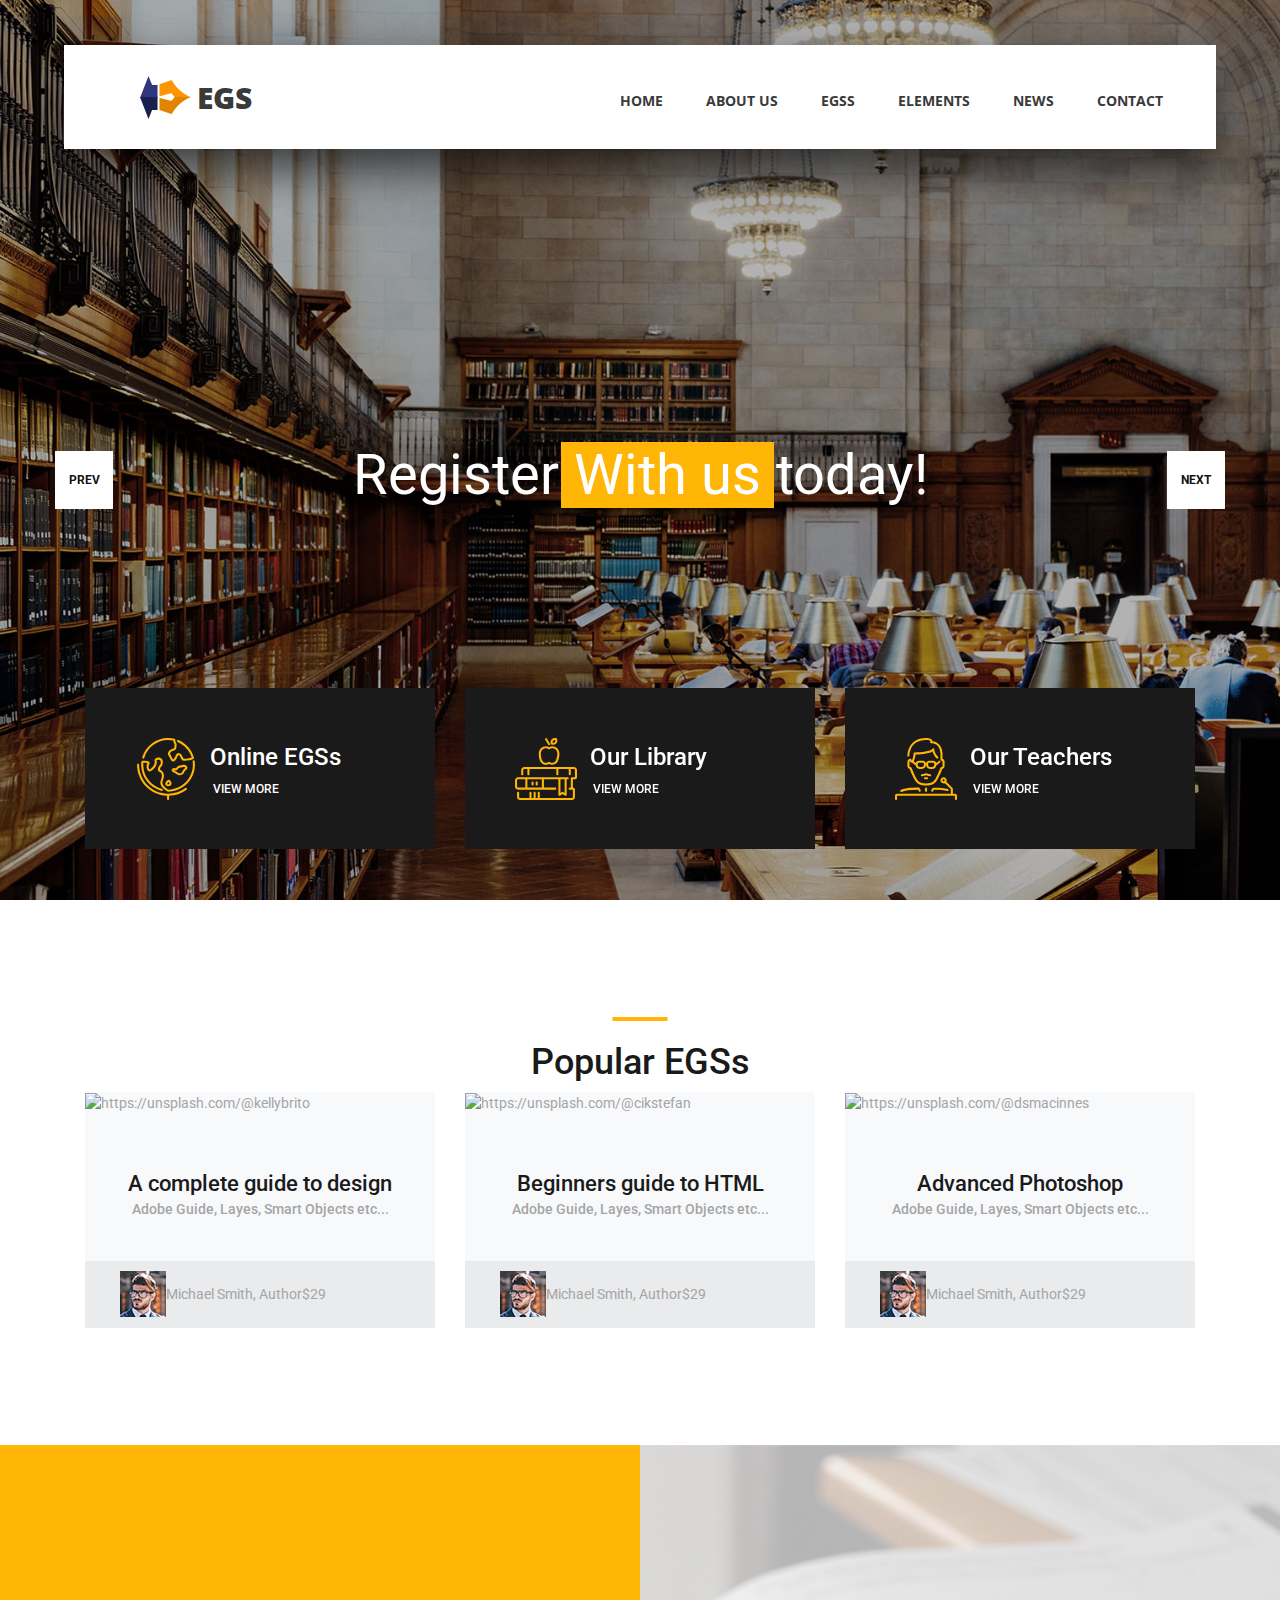
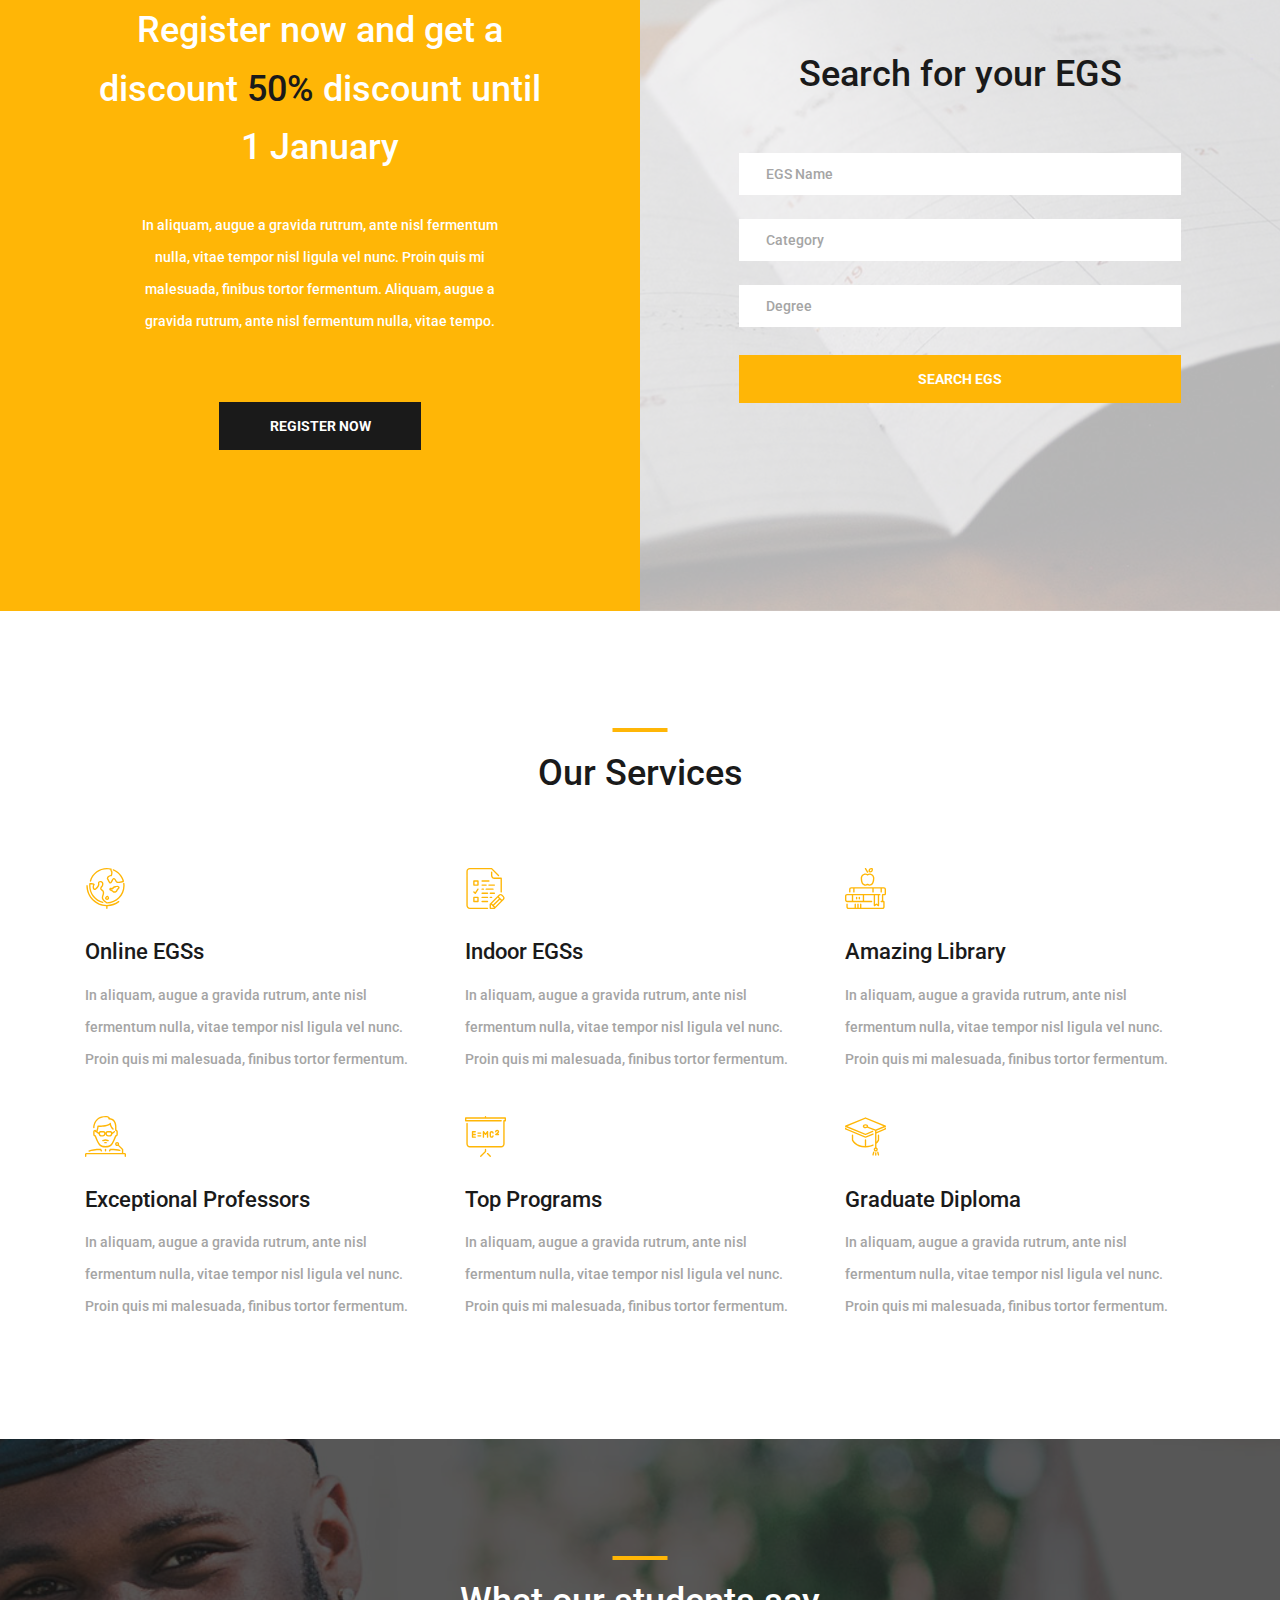
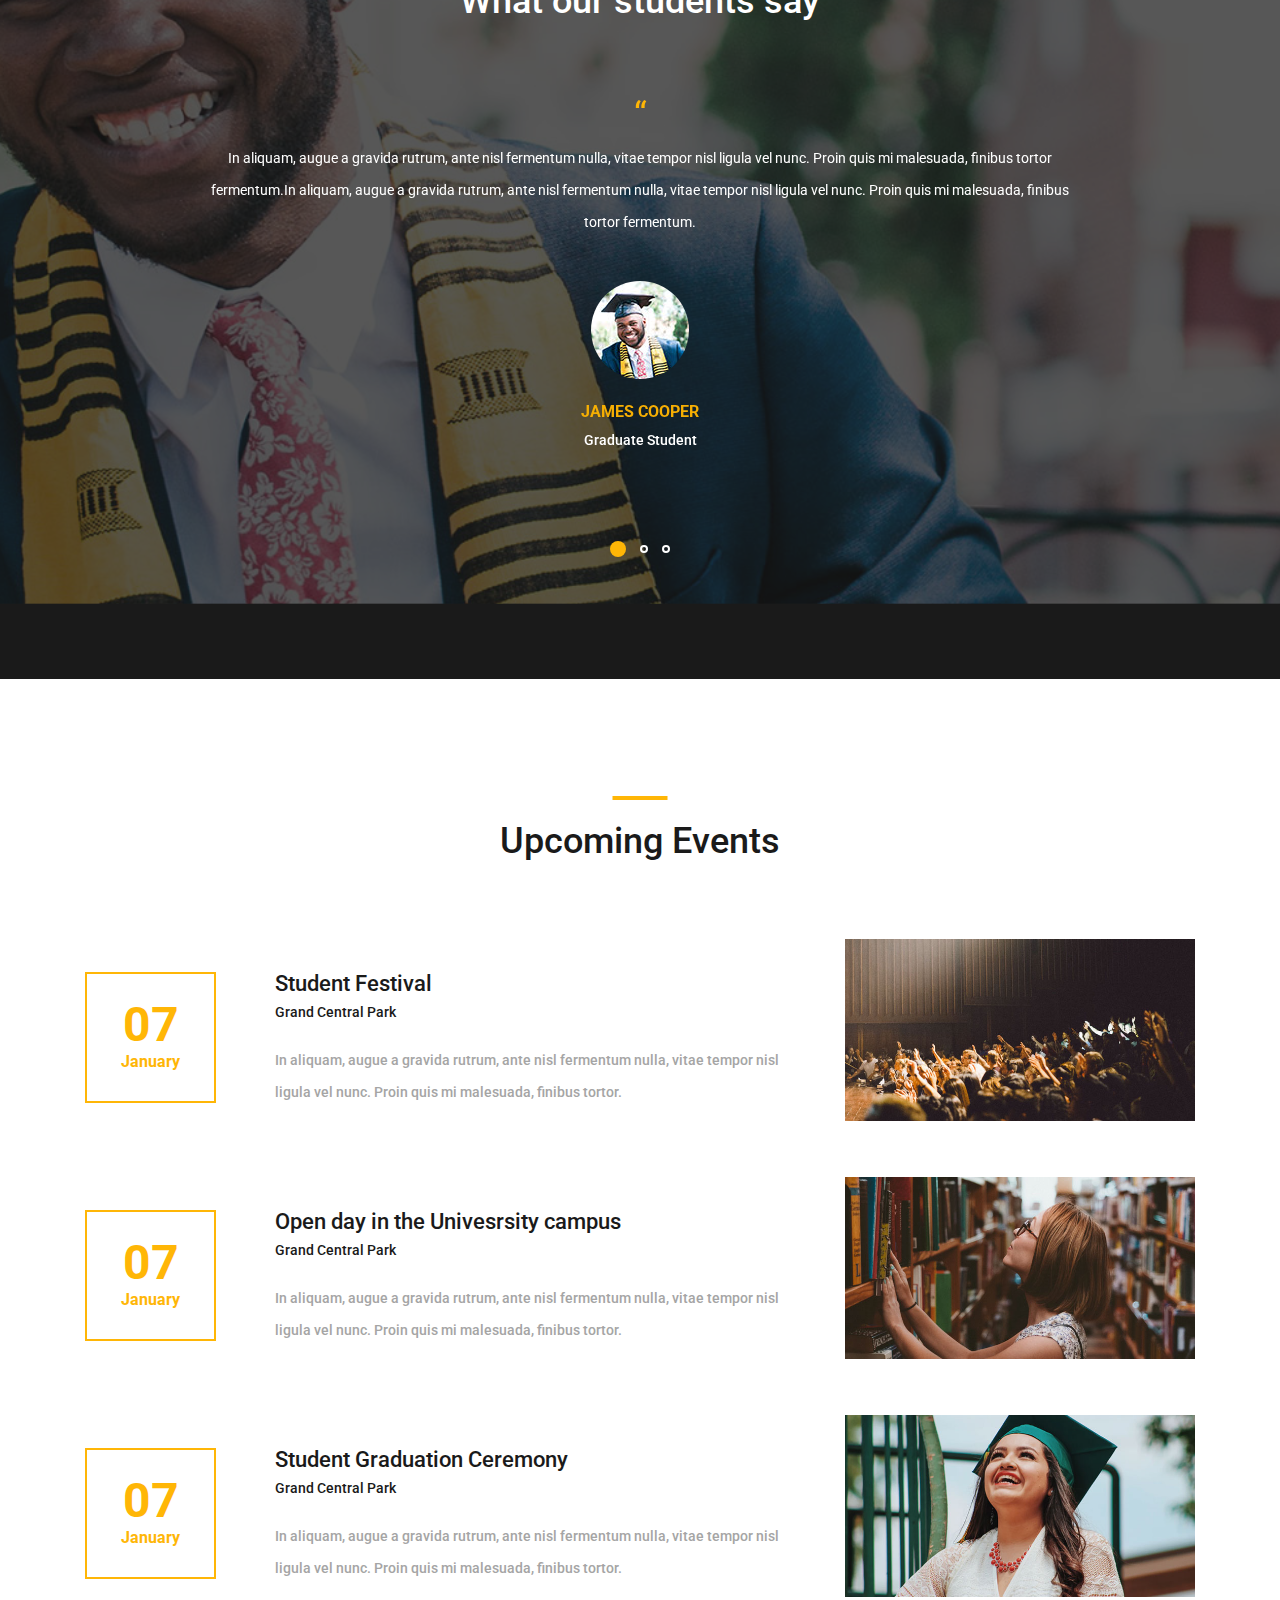
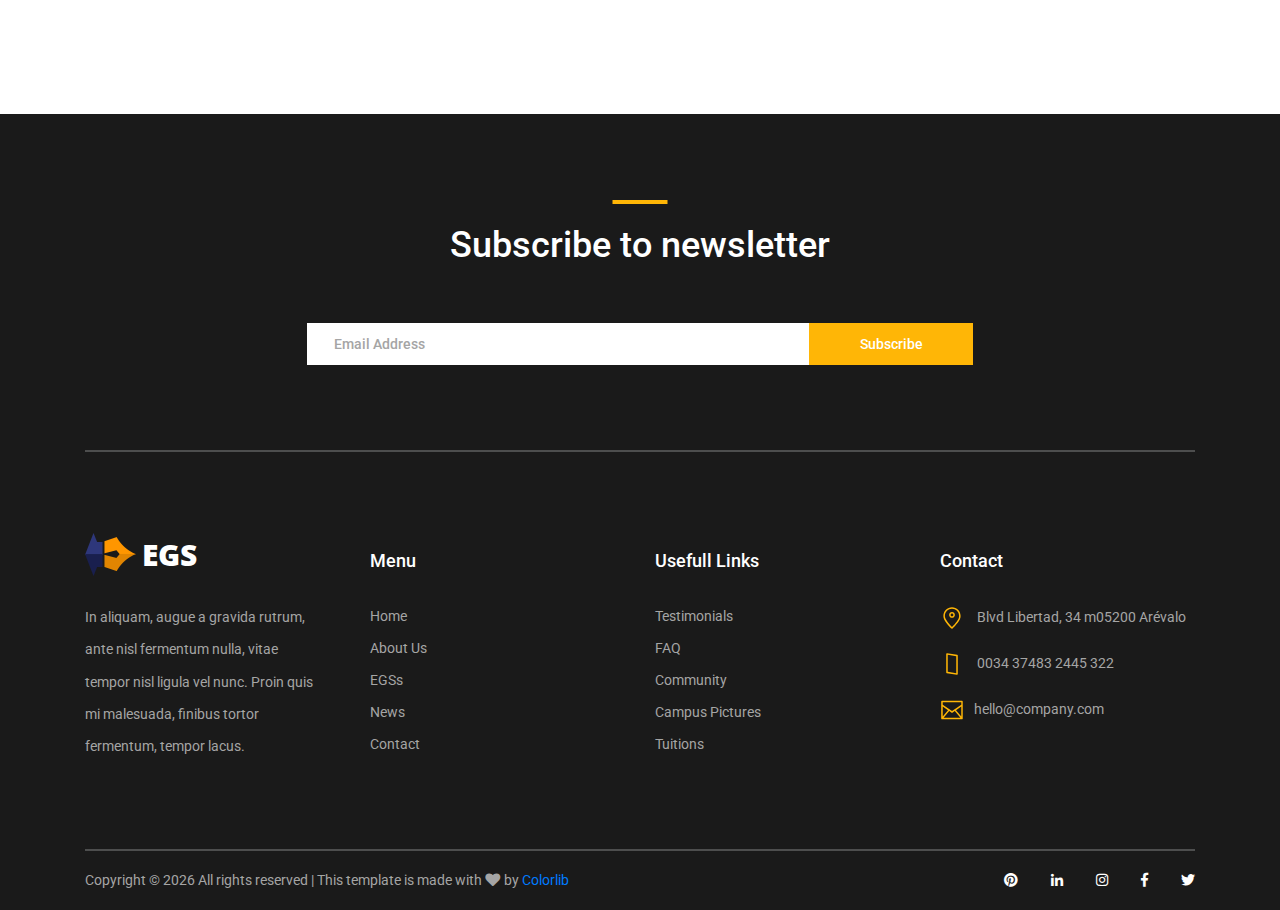
==== commit 977bc6ca: "push it" ====
--- a/index.html
+++ b/index.html
@@ -5,7 +5,7 @@
 	<title>Arun Manickavasagam Hindu College</title>
 	<meta charset="utf-8">
 	<meta http-equiv="X-UA-Compatible" content="IE=edge">
-	<meta name="description" content="Course Project">
+	<meta name="description" content="EGS Project">
 	<meta name="viewport" content="width=device-width, initial-scale=1">
 	<link rel="stylesheet" type="text/css" href="styles/bootstrap4/bootstrap.min.css">
 	<link href="plugins/fontawesome-free-5.0.1/css/fontawesome-all.css" rel="stylesheet" type="text/css">
@@ -28,7 +28,7 @@
 				<div class="logo_container">
 					<div class="logo">
 						<img src="images/logo.png" alt="">
-						<span>course</span>
+						<span>EGS</span>
 					</div>
 				</div>
 
@@ -38,10 +38,10 @@
 						<ul class="main_nav_list">
 							<li class="main_nav_item"><a href="#">home</a></li>
 							<li class="main_nav_item"><a href="#">about us</a></li>
-							<li class="main_nav_item"><a href="courses.html">courses</a></li>
-							<li class="main_nav_item"><a href="elements.html">elements</a></li>
-							<li class="main_nav_item"><a href="news.html">news</a></li>
-							<li class="main_nav_item"><a href="contact.html">contact</a></li>
+							<li class="main_nav_item"><a href="#">EGSs</a></li>
+							<li class="main_nav_item"><a href="#">elements</a></li>
+							<li class="main_nav_item"><a href="#">news</a></li>
+							<li class="main_nav_item"><a href="#">contact</a></li>
 						</ul>
 					</div>
 				</nav>
@@ -72,7 +72,7 @@
 					<ul class="menu_list menu_mm">
 						<li class="menu_item menu_mm"><a href="#">Home</a></li>
 						<li class="menu_item menu_mm"><a href="#">About us</a></li>
-						<li class="menu_item menu_mm"><a href="courses.html">Courses</a></li>
+						<li class="menu_item menu_mm"><a href="EGSs.html">EGSs</a></li>
 						<li class="menu_item menu_mm"><a href="elements.html">Elements</a></li>
 						<li class="menu_item menu_mm"><a href="news.html">News</a></li>
 						<li class="menu_item menu_mm"><a href="contact.html">Contact</a></li>
@@ -155,8 +155,8 @@
 							<div class="hero_box d-flex flex-row align-items-center justify-content-start">
 								<img src="images/earth-globe.svg" class="svg" alt="">
 								<div class="hero_box_content">
-									<h2 class="hero_box_title">Online Courses</h2>
-									<a href="courses.html" class="hero_box_link">view more</a>
+									<h2 class="hero_box_title">Online EGSs</h2>
+									<a href="EGSs.html" class="hero_box_link">view more</a>
 								</div>
 							</div>
 						</div>
@@ -166,7 +166,7 @@
 								<img src="images/books.svg" class="svg" alt="">
 								<div class="hero_box_content">
 									<h2 class="hero_box_title">Our Library</h2>
-									<a href="courses.html" class="hero_box_link">view more</a>
+									<a href="EGSs.html" class="hero_box_link">view more</a>
 								</div>
 							</div>
 						</div>
@@ -193,65 +193,65 @@
 				<div class="row">
 					<div class="col">
 						<div class="section_title text-center">
-							<h1>Popular Courses</h1>
-						</div>
-					</div>
-				</div>
-
-				<div class="row course_boxes">
-
-					<!-- Popular Course Item -->
-					<div class="col-lg-4 course_box">
+							<h1>Popular EGSs</h1>
+						</div>
+					</div>
+				</div>
+
+				<div class="row EGS_boxes">
+
+					<!-- Popular EGS Item -->
+					<div class="col-lg-4 EGS_box">
 						<div class="card">
-							<img class="card-img-top" src="images/course_1.jpg" alt="https://unsplash.com/@kellybrito">
+							<img class="card-img-top" src="images/EGS_1.jpg" alt="https://unsplash.com/@kellybrito">
 							<div class="card-body text-center">
-								<div class="card-title"><a href="courses.html">A complete guide to design</a></div>
+								<div class="card-title"><a href="EGSs.html">A complete guide to design</a></div>
 								<div class="card-text">Adobe Guide, Layes, Smart Objects etc...</div>
 							</div>
 							<div class="price_box d-flex flex-row align-items-center">
-								<div class="course_author_image">
+								<div class="EGS_author_image">
 									<img src="images/author.jpg" alt="https://unsplash.com/@mehdizadeh">
 								</div>
-								<div class="course_author_name">Michael Smith, <span>Author</span></div>
-								<div class="course_price d-flex flex-column align-items-center justify-content-center">
+								<div class="EGS_author_name">Michael Smith, <span>Author</span></div>
+								<div class="EGS_price d-flex flex-column align-items-center justify-content-center">
 									<span>$29</span></div>
 							</div>
 						</div>
 					</div>
 
-					<!-- Popular Course Item -->
-					<div class="col-lg-4 course_box">
+					<!-- Popular EGS Item -->
+					<div class="col-lg-4 EGS_box">
 						<div class="card">
-							<img class="card-img-top" src="images/course_2.jpg" alt="https://unsplash.com/@cikstefan">
+							<img class="card-img-top" src="images/EGS_2.jpg" alt="https://unsplash.com/@cikstefan">
 							<div class="card-body text-center">
-								<div class="card-title"><a href="courses.html">Beginners guide to HTML</a></div>
+								<div class="card-title"><a href="EGSs.html">Beginners guide to HTML</a></div>
 								<div class="card-text">Adobe Guide, Layes, Smart Objects etc...</div>
 							</div>
 							<div class="price_box d-flex flex-row align-items-center">
-								<div class="course_author_image">
+								<div class="EGS_author_image">
 									<img src="images/author.jpg" alt="https://unsplash.com/@mehdizadeh">
 								</div>
-								<div class="course_author_name">Michael Smith, <span>Author</span></div>
-								<div class="course_price d-flex flex-column align-items-center justify-content-center">
+								<div class="EGS_author_name">Michael Smith, <span>Author</span></div>
+								<div class="EGS_price d-flex flex-column align-items-center justify-content-center">
 									<span>$29</span></div>
 							</div>
 						</div>
 					</div>
 
-					<!-- Popular Course Item -->
-					<div class="col-lg-4 course_box">
+					<!-- Popular EGS Item -->
+					<div class="col-lg-4 EGS_box">
 						<div class="card">
-							<img class="card-img-top" src="images/course_3.jpg" alt="https://unsplash.com/@dsmacinnes">
+							<img class="card-img-top" src="images/EGS_3.jpg" alt="https://unsplash.com/@dsmacinnes">
 							<div class="card-body text-center">
-								<div class="card-title"><a href="courses.html">Advanced Photoshop</a></div>
+								<div class="card-title"><a href="EGSs.html">Advanced Photoshop</a></div>
 								<div class="card-text">Adobe Guide, Layes, Smart Objects etc...</div>
 							</div>
 							<div class="price_box d-flex flex-row align-items-center">
-								<div class="course_author_image">
+								<div class="EGS_author_image">
 									<img src="images/author.jpg" alt="https://unsplash.com/@mehdizadeh">
 								</div>
-								<div class="course_author_name">Michael Smith, <span>Author</span></div>
-								<div class="course_price d-flex flex-column align-items-center justify-content-center">
+								<div class="EGS_author_name">Michael Smith, <span>Author</span></div>
+								<div class="EGS_price d-flex flex-column align-items-center justify-content-center">
 									<span>$29</span></div>
 							</div>
 						</div>
@@ -294,17 +294,17 @@
 							<div class="search_background" style="background-image:url(images/search_background.jpg);">
 							</div>
 							<div class="search_content text-center">
-								<h1 class="search_title">Search for your course</h1>
+								<h1 class="search_title">Search for your EGS</h1>
 								<form id="search_form" class="search_form" action="post">
 									<input id="search_form_name" class="input_field search_form_name" type="text"
-										placeholder="Course Name" required="required"
-										data-error="Course name is required.">
+										placeholder="EGS Name" required="required"
+										data-error="EGS name is required.">
 									<input id="search_form_category" class="input_field search_form_category"
 										type="text" placeholder="Category">
 									<input id="search_form_degree" class="input_field search_form_degree" type="text"
 										placeholder="Degree">
 									<button id="search_submit_button" type="submit"
-										class="search_submit_button trans_200" value="Submit">search course</button>
+										class="search_submit_button trans_200" value="Submit">search EGS</button>
 								</form>
 							</div>
 						</div>
@@ -334,7 +334,7 @@
 						<div class="icon_container d-flex flex-column justify-content-end">
 							<img src="images/earth-globe.svg" alt="">
 						</div>
-						<h3>Online Courses</h3>
+						<h3>Online EGSs</h3>
 						<p>In aliquam, augue a gravida rutrum, ante nisl fermentum nulla, vitae tempor nisl ligula vel
 							nunc. Proin quis mi malesuada, finibus tortor fermentum.</p>
 					</div>
@@ -344,7 +344,7 @@
 						<div class="icon_container d-flex flex-column justify-content-end">
 							<img src="images/exam.svg" alt="">
 						</div>
-						<h3>Indoor Courses</h3>
+						<h3>Indoor EGSs</h3>
 						<p>In aliquam, augue a gravida rutrum, ante nisl fermentum nulla, vitae tempor nisl ligula vel
 							nunc. Proin quis mi malesuada, finibus tortor fermentum.</p>
 					</div>
@@ -650,7 +650,7 @@
 							<div class="logo_container">
 								<div class="logo">
 									<img src="images/logo.png" alt="">
-									<span>course</span>
+									<span>EGS</span>
 								</div>
 							</div>
 
@@ -668,7 +668,7 @@
 								<ul>
 									<li class="footer_list_item"><a href="#">Home</a></li>
 									<li class="footer_list_item"><a href="#">About Us</a></li>
-									<li class="footer_list_item"><a href="courses.html">Courses</a></li>
+									<li class="footer_list_item"><a href="EGSs.html">EGSs</a></li>
 									<li class="footer_list_item"><a href="news.html">News</a></li>
 									<li class="footer_list_item"><a href="contact.html">Contact</a></li>
 								</ul>
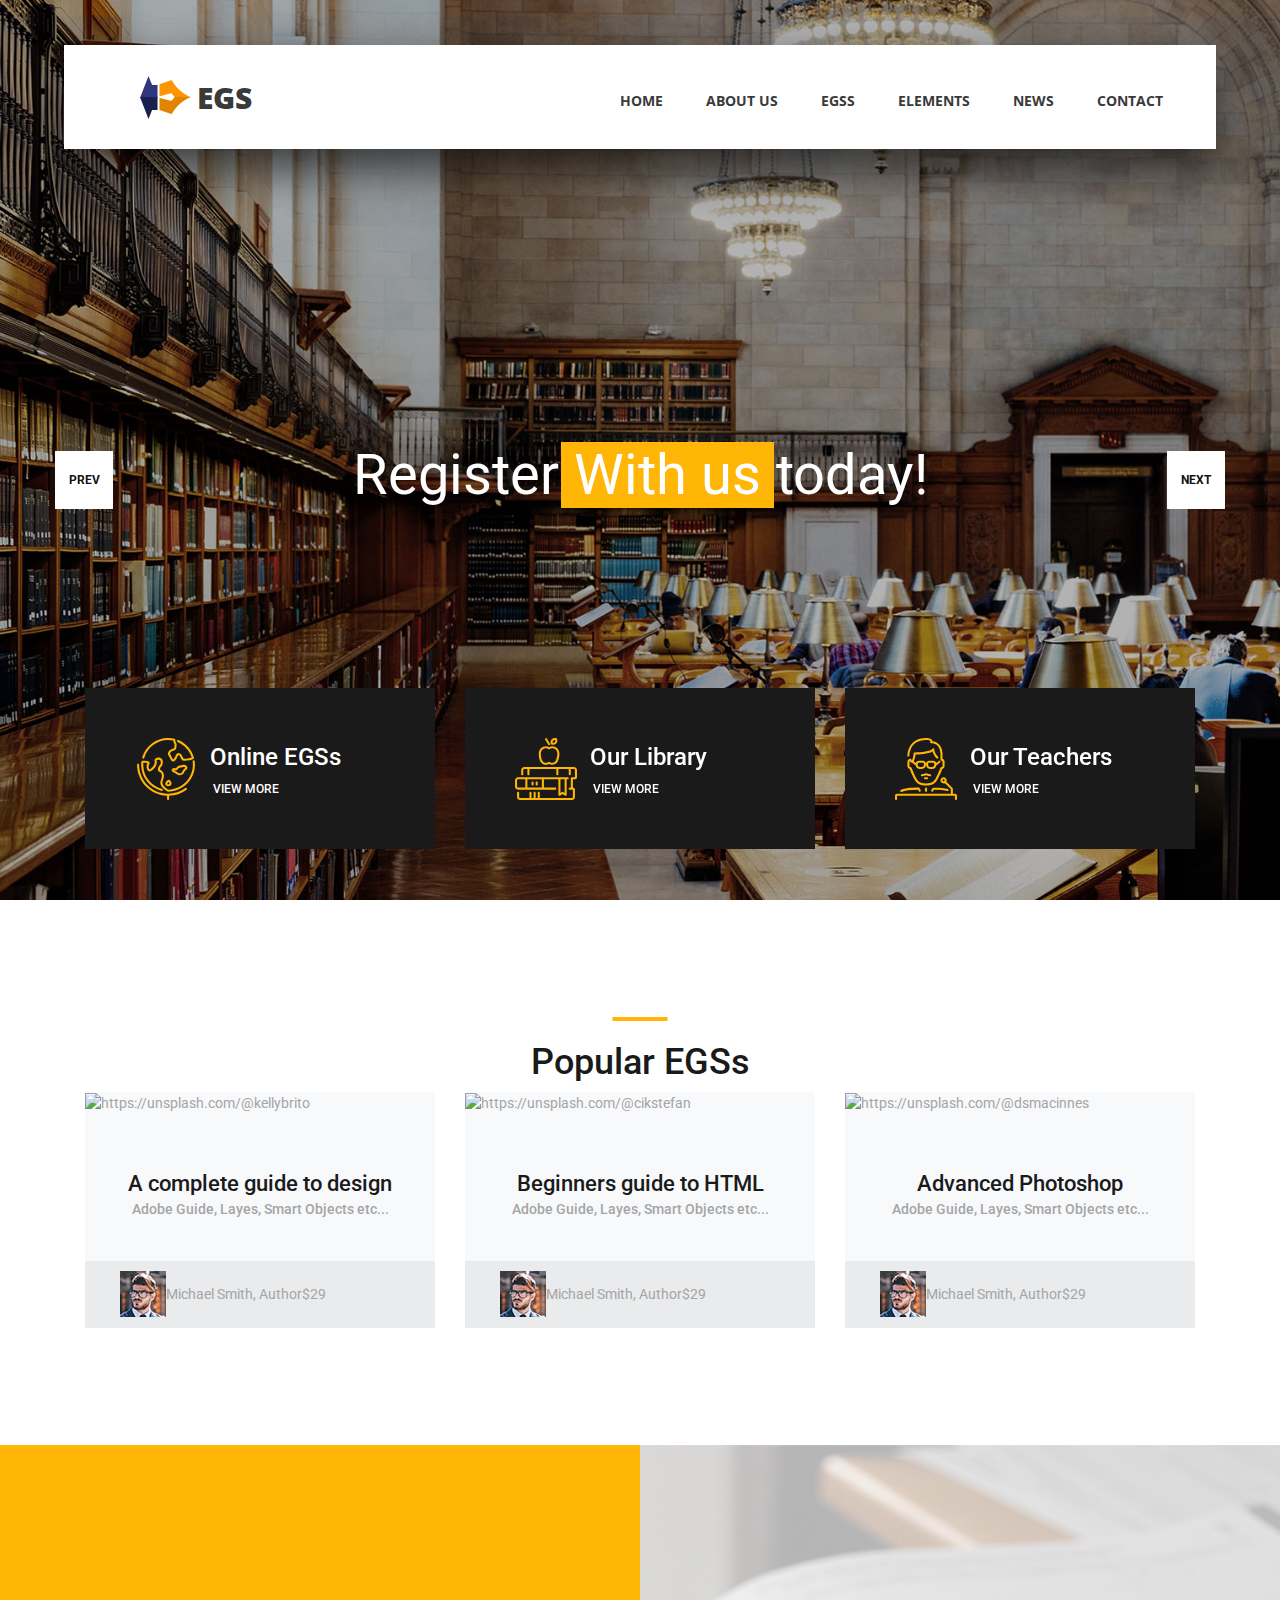
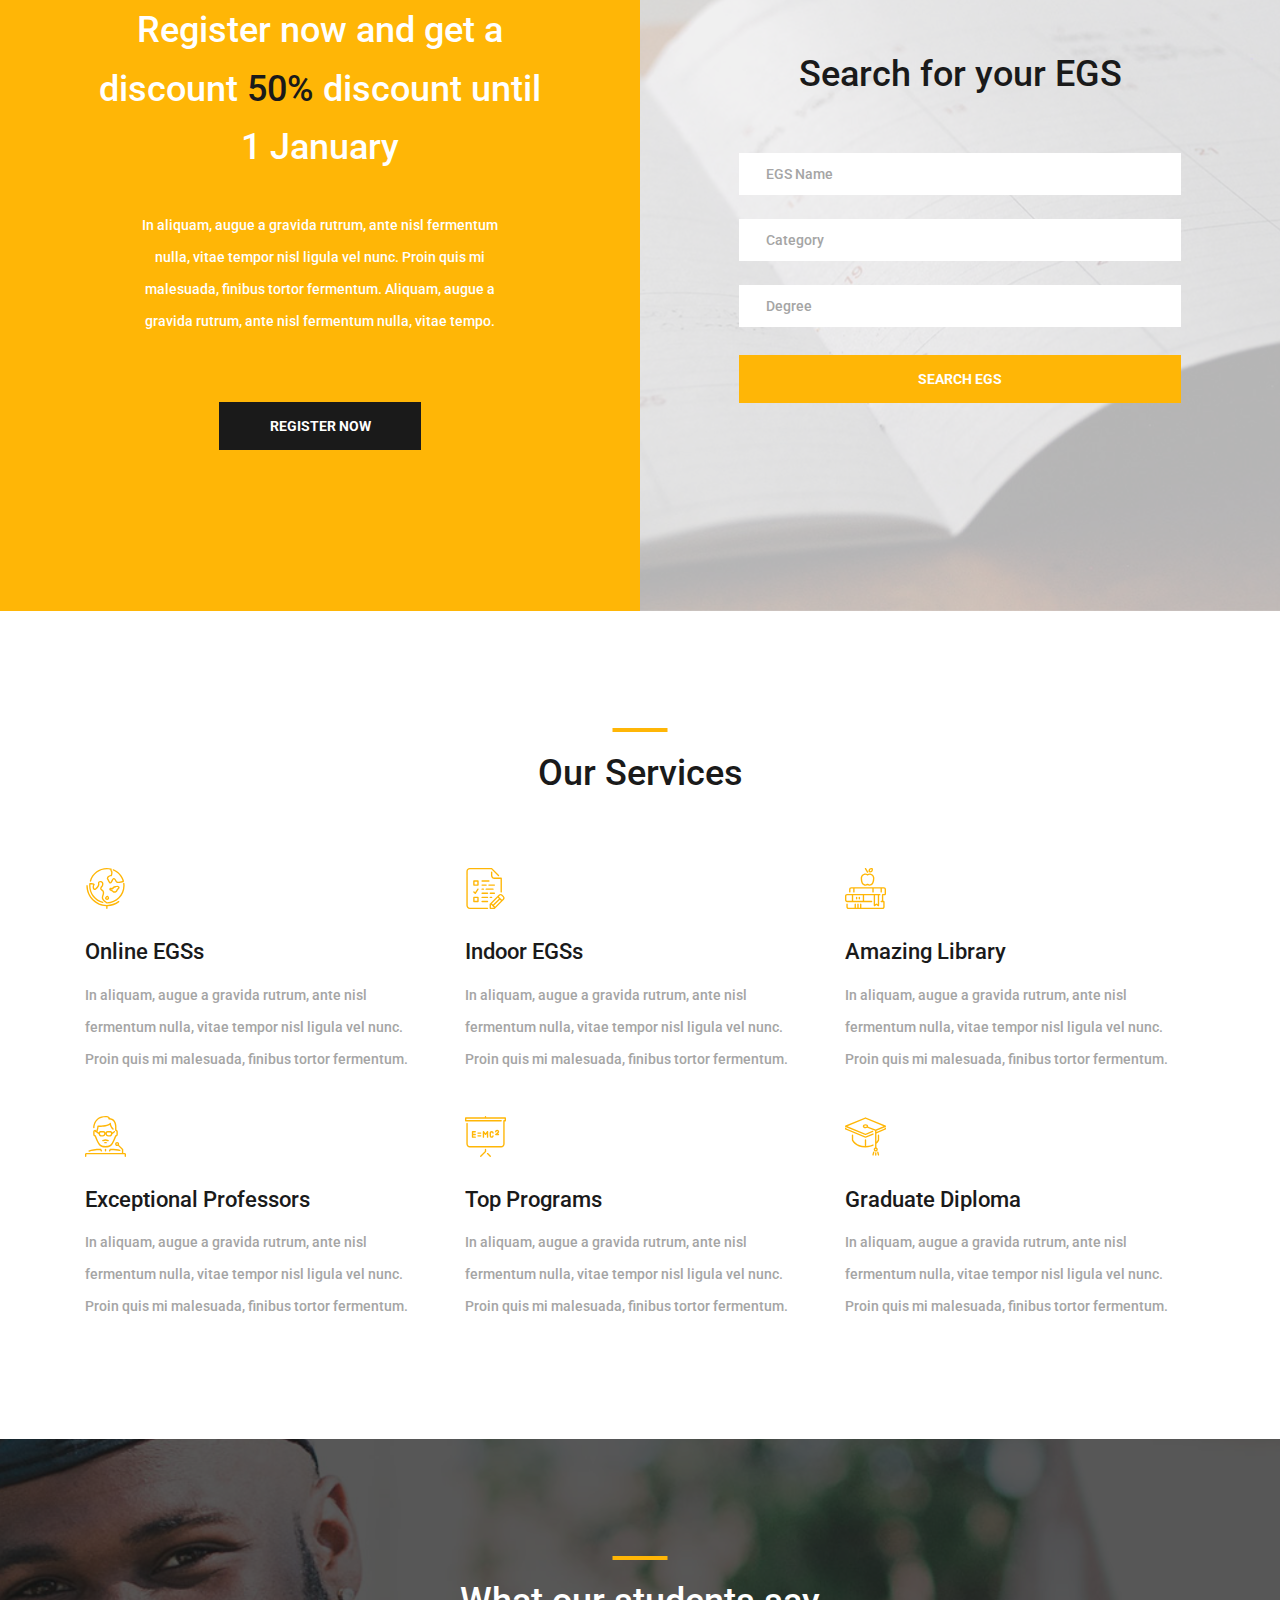
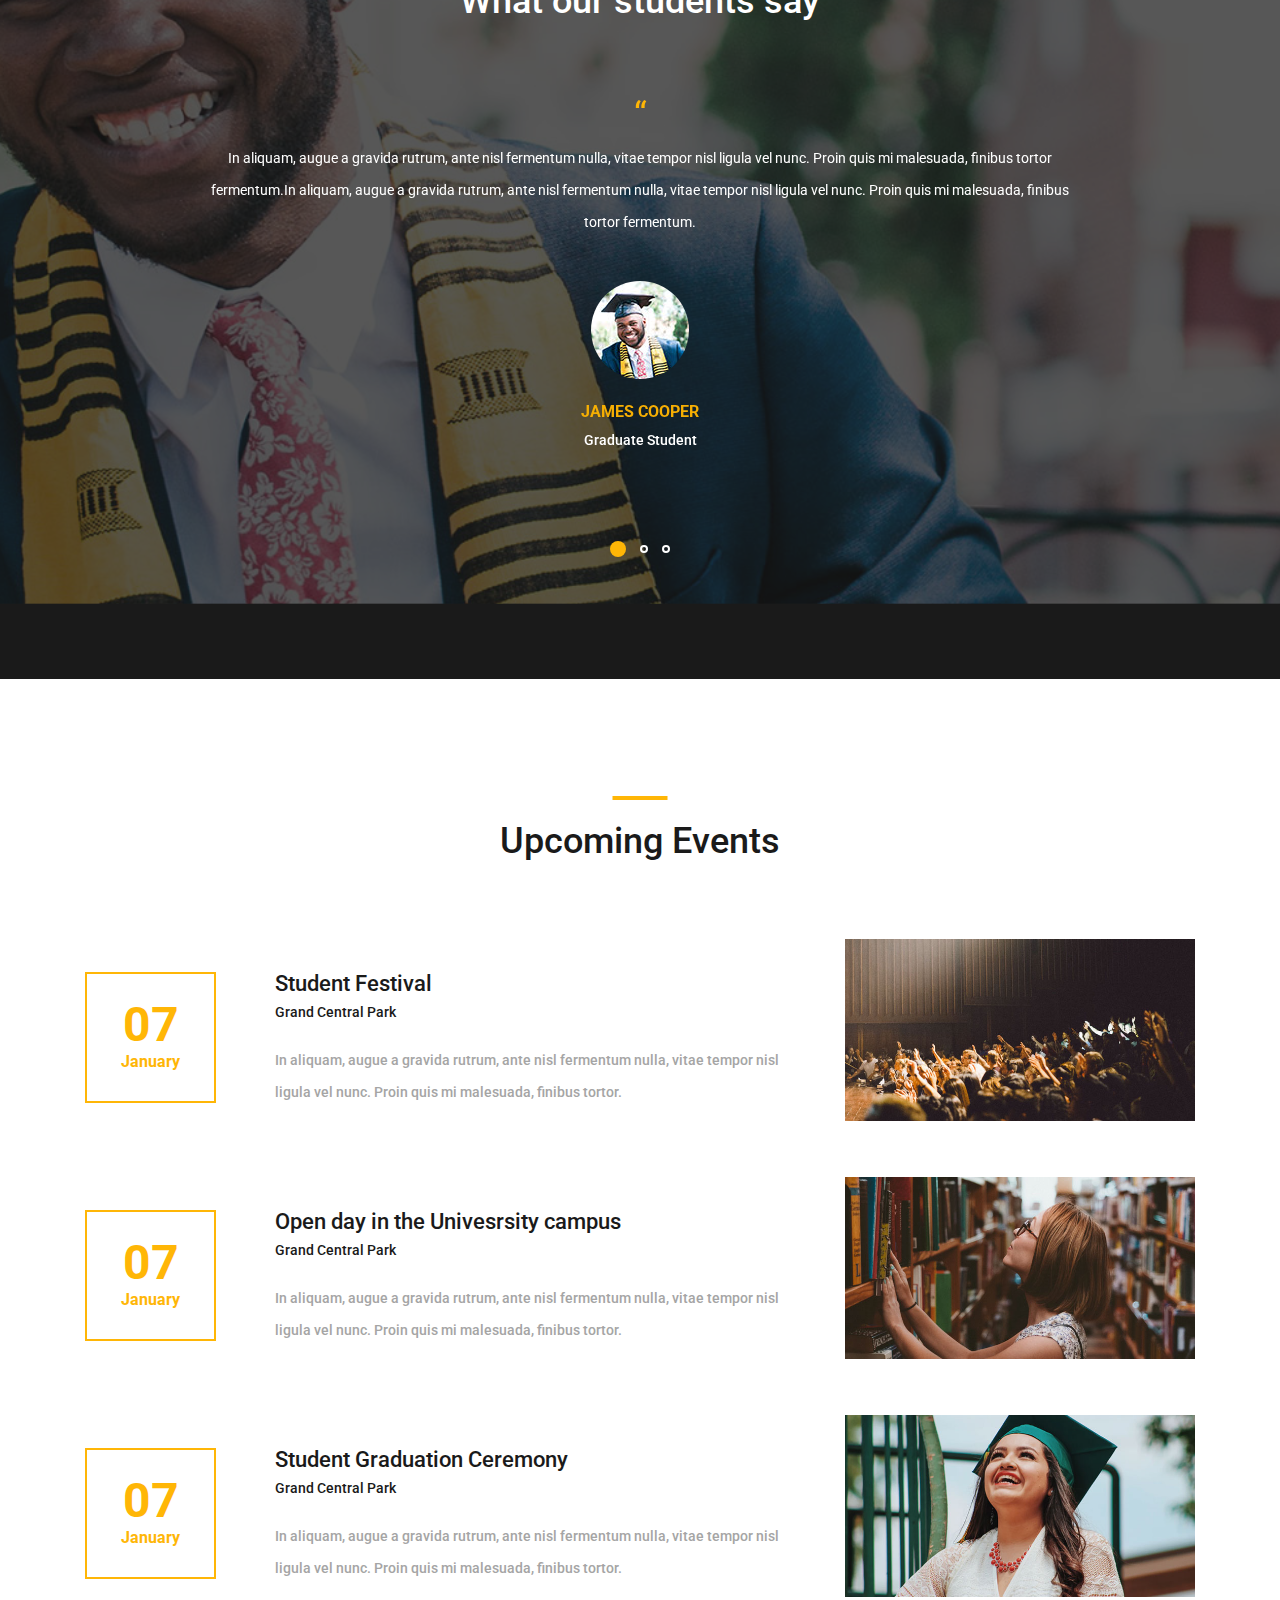
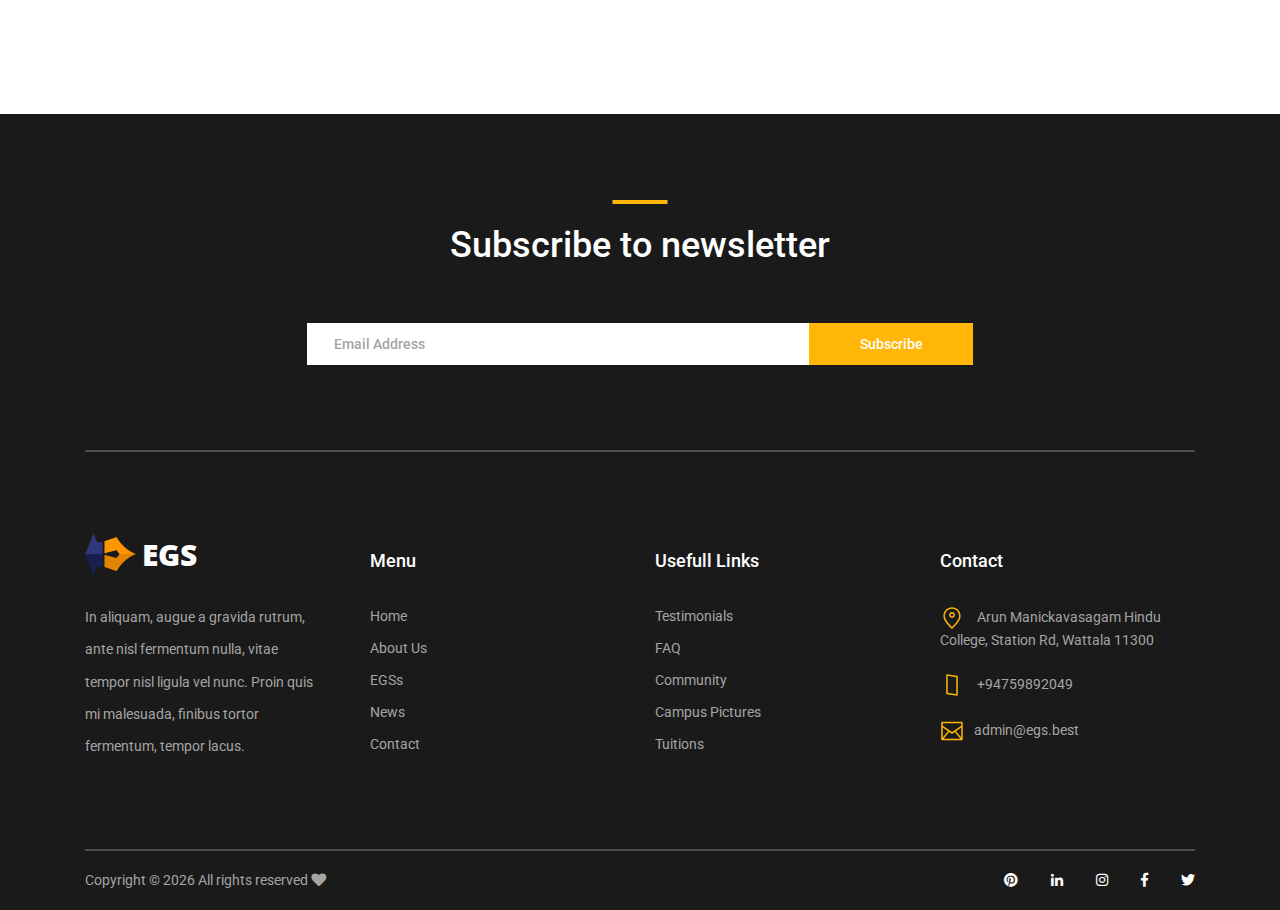
==== commit 0b8f14c6: "Arun Manickavasagam Hindu College, Station Rd, Wattala 11300" ====
--- a/index.html
+++ b/index.html
@@ -701,20 +701,20 @@
 											<img src="images/placeholder.svg"
 												alt="https://www.flaticon.com/authors/lucy-g">
 										</div>
-										Blvd Libertad, 34 m05200 Arévalo
+										Arun Manickavasagam Hindu College, Station Rd, Wattala 11300
 									</li>
 									<li class="footer_contact_item">
 										<div class="footer_contact_icon">
 											<img src="images/smartphone.svg"
 												alt="https://www.flaticon.com/authors/lucy-g">
 										</div>
-										0034 37483 2445 322
+										+94759892049
 									</li>
 									<li class="footer_contact_item">
 										<div class="footer_contact_icon">
 											<img src="images/envelope.svg"
 												alt="https://www.flaticon.com/authors/lucy-g">
-										</div>hello@company.com
+										</div>admin@egs.best
 									</li>
 								</ul>
 							</div>
@@ -730,9 +730,7 @@
 						<span>
 							<!-- Link back to Colorlib can't be removed. Template is licensed under CC BY 3.0. -->
 							Copyright &copy;
-							<script>document.write(new Date().getFullYear());</script> All rights reserved | This
-							template is made with <i class="fa fa-heart" aria-hidden="true"></i> by <a
-								href="https://colorlib.com" target="_blank">Colorlib</a>
+							<script>document.write(new Date().getFullYear());</script> All rights reserved <i class="fa fa-heart" aria-hidden="true"></i>
 							<!-- Link back to Colorlib can't be removed. Template is licensed under CC BY 3.0. --></span>
 					</div>
 					<div class="footer_social ml-sm-auto">
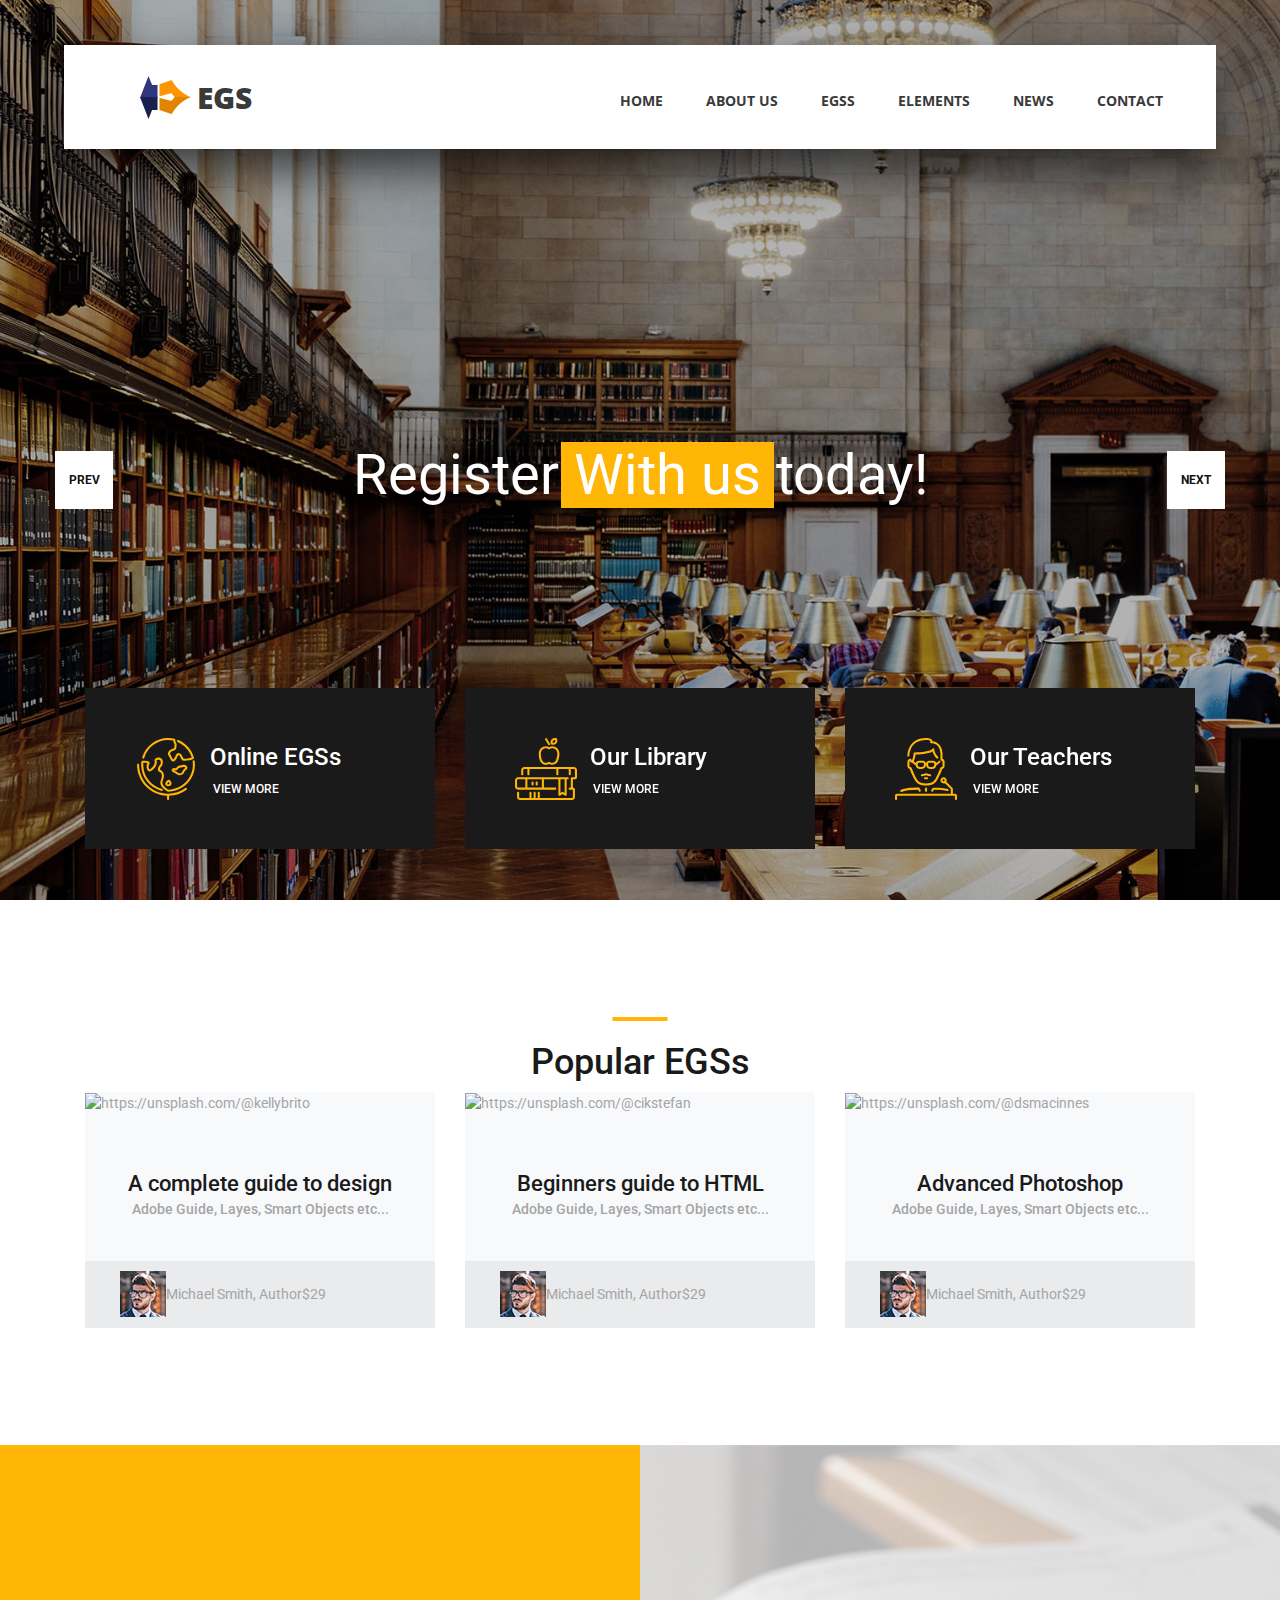
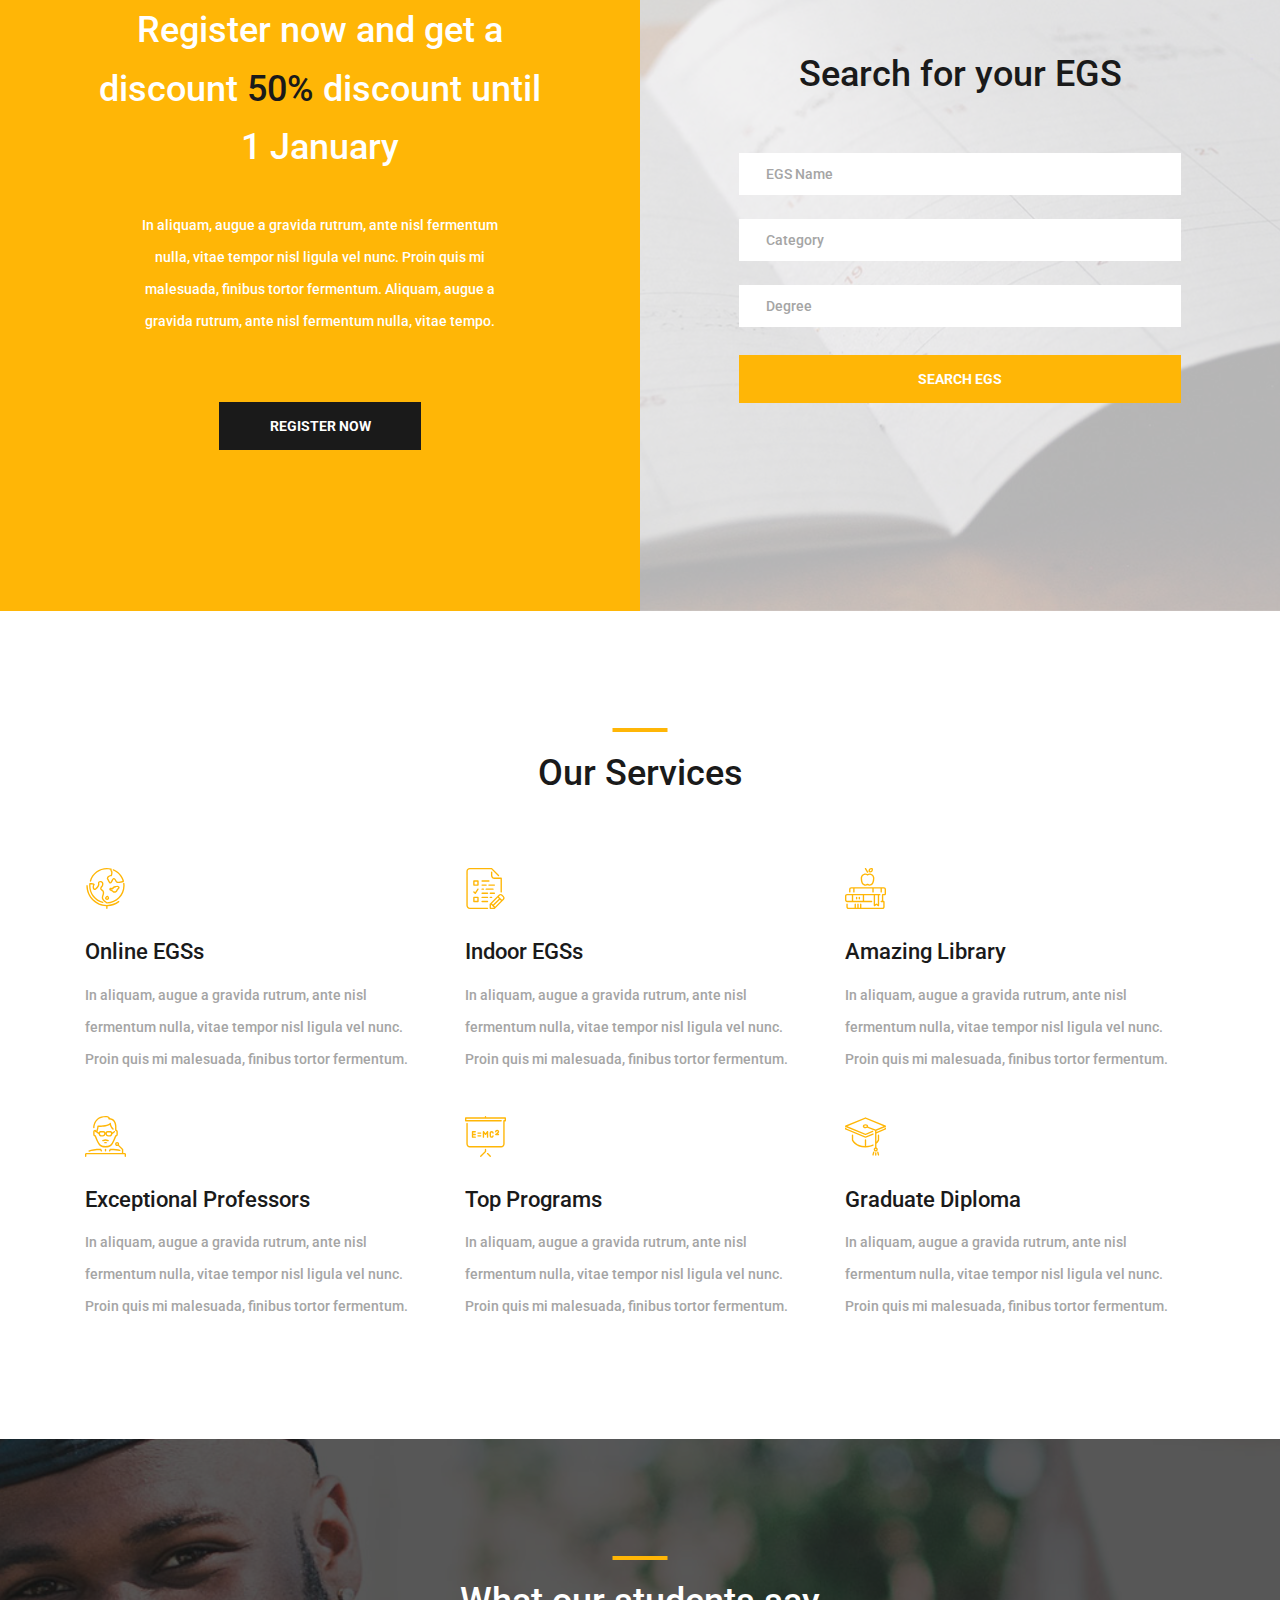
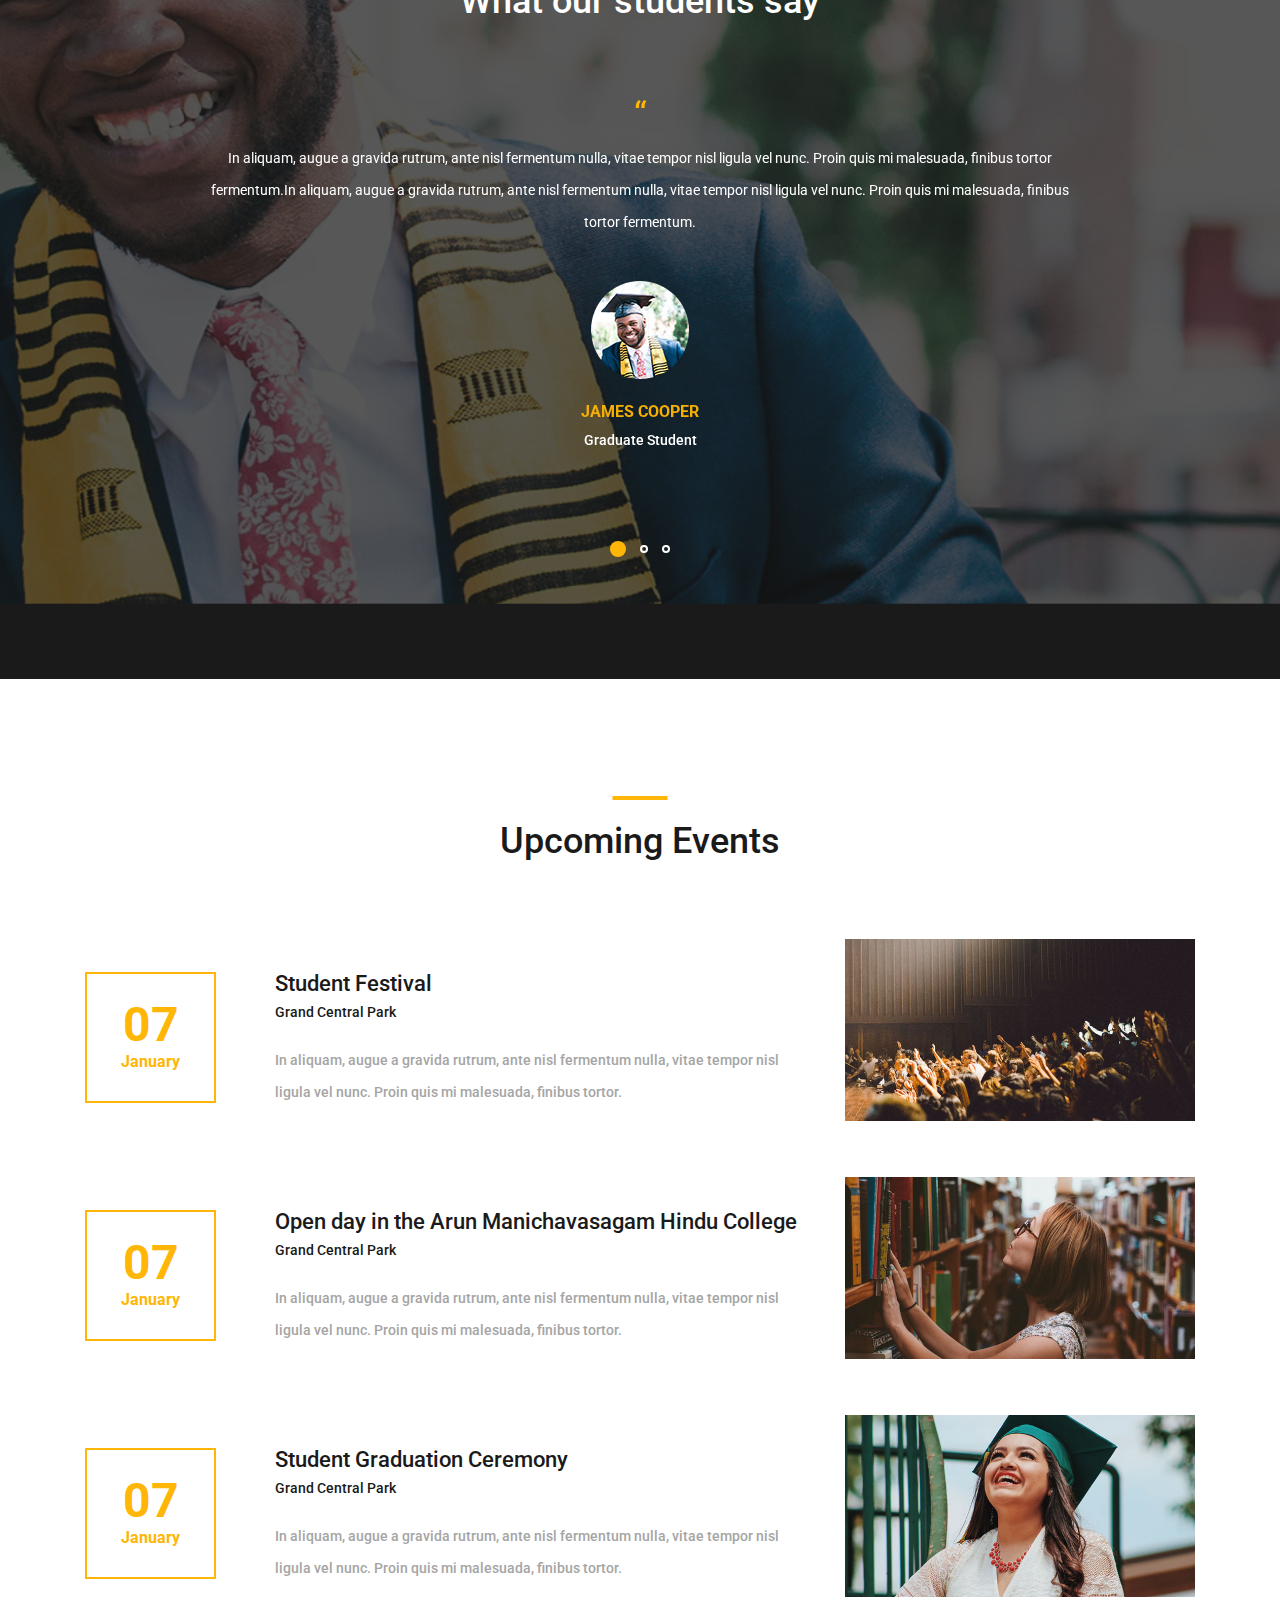
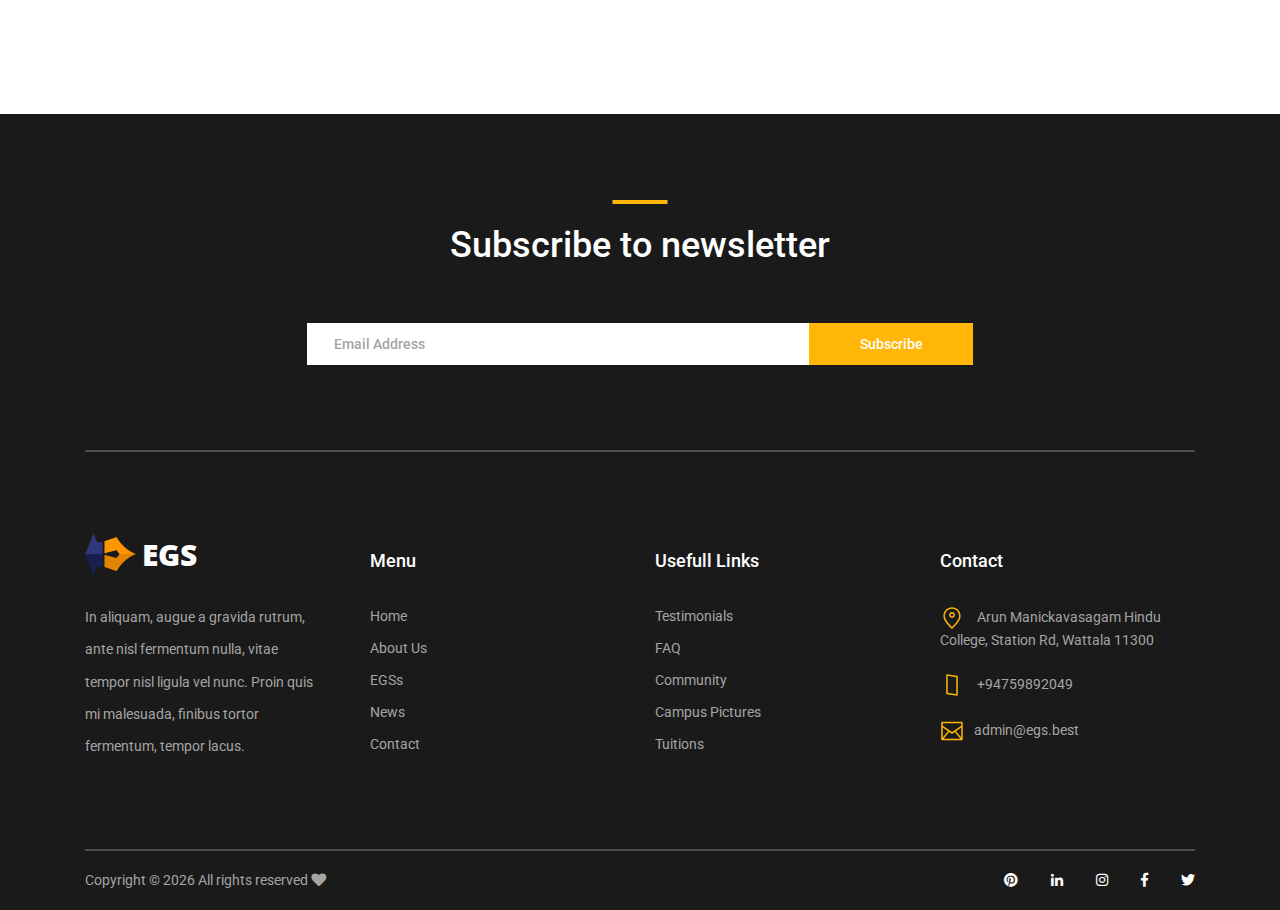
==== commit 44baf5a0: "Arun Manickavasagam Hindu College, Station Rd, Wattala 11300" ====
--- a/index.html
+++ b/index.html
@@ -2,7 +2,7 @@
 <html lang="en">
 
 <head>
-	<title>Arun Manickavasagam Hindu College</title>
+	<title>Welcome to Arun Manickavasagam Hindu College</title>
 	<meta charset="utf-8">
 	<meta http-equiv="X-UA-Compatible" content="IE=edge">
 	<meta name="description" content="EGS Project">
@@ -548,7 +548,7 @@
 								<div class="col-lg-6 order-lg-2 order-3">
 									<div class="event_content">
 										<div class="event_name"><a class="trans_200" href="#">Open day in the
-												Univesrsity campus</a></div>
+												Arun Manichavasagam Hindu College</a></div>
 										<div class="event_location">Grand Central Park</div>
 										<p>In aliquam, augue a gravida rutrum, ante nisl fermentum nulla, vitae tempor
 											nisl ligula vel nunc. Proin quis mi malesuada, finibus tortor.</p>
@@ -668,9 +668,9 @@
 								<ul>
 									<li class="footer_list_item"><a href="#">Home</a></li>
 									<li class="footer_list_item"><a href="#">About Us</a></li>
-									<li class="footer_list_item"><a href="EGSs.html">EGSs</a></li>
-									<li class="footer_list_item"><a href="news.html">News</a></li>
-									<li class="footer_list_item"><a href="contact.html">Contact</a></li>
+									<li class="footer_list_item"><a href="#">EGSs</a></li>
+									<li class="footer_list_item"><a href="#">News</a></li>
+									<li class="footer_list_item"><a href="#">Contact</a></li>
 								</ul>
 							</div>
 						</div>
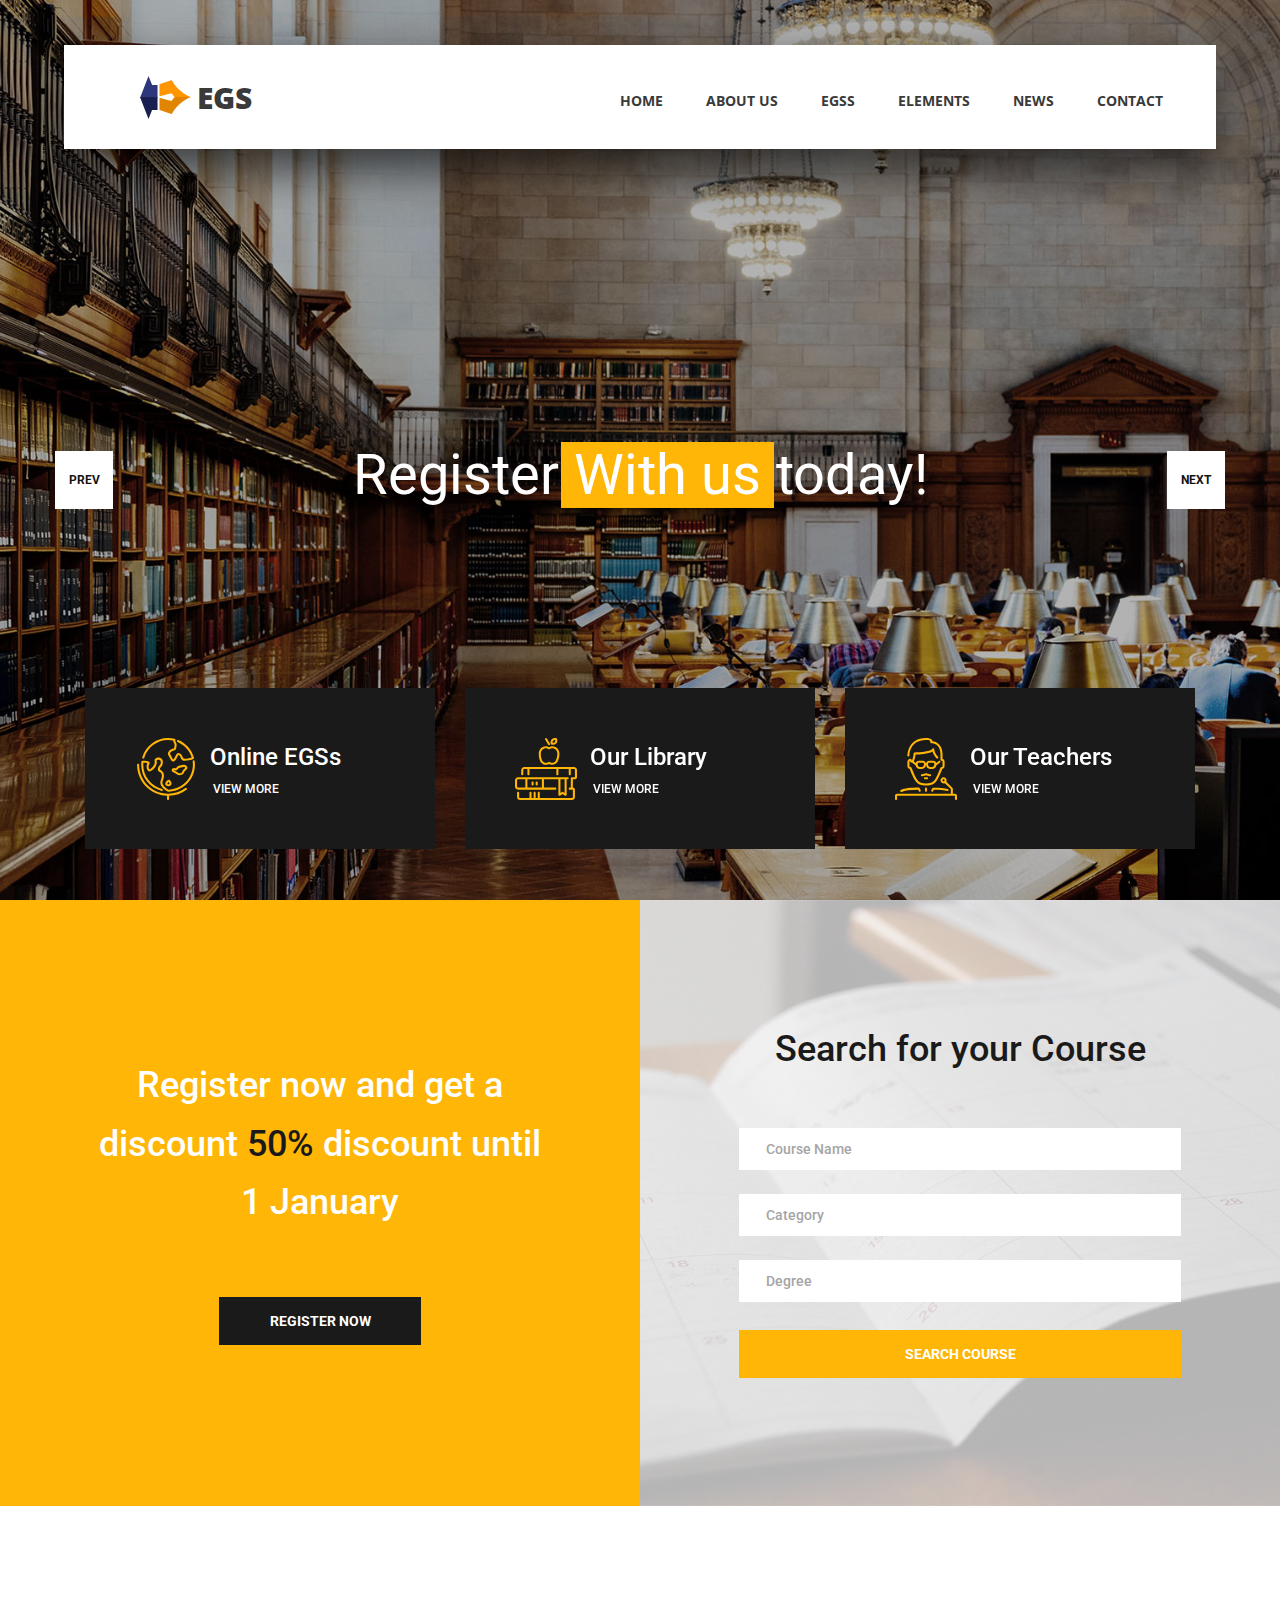
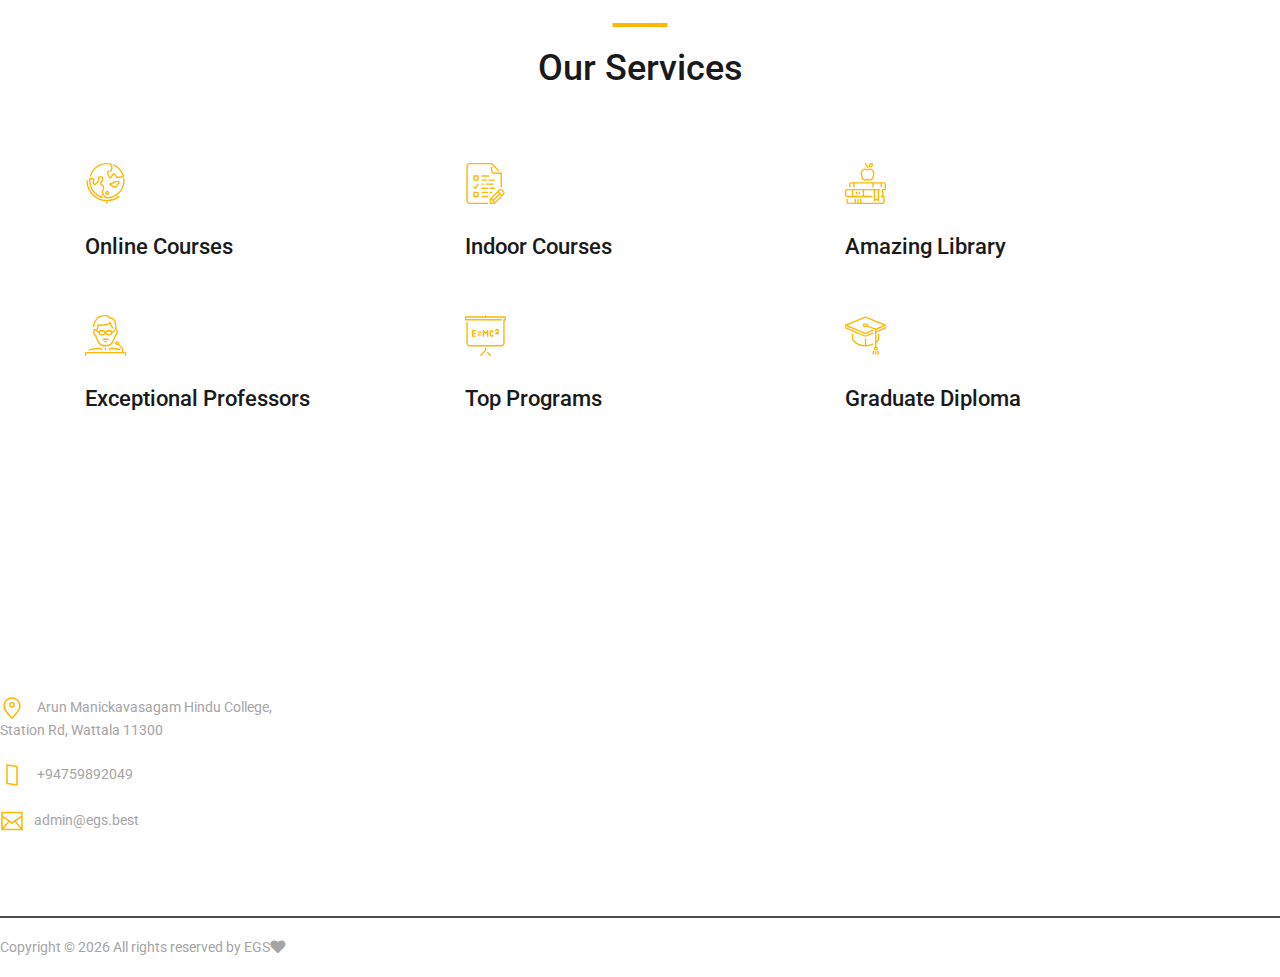
==== commit 80de4ffd: "align-items: center; 	align-content: center;" ====
--- a/index.html
+++ b/index.html
@@ -186,98 +186,18 @@
 			</div>
 		</div>
 
-		<!-- Popular -->
-
-		<div class="popular page_section">
-			<div class="container">
-				<div class="row">
-					<div class="col">
-						<div class="section_title text-center">
-							<h1>Popular EGSs</h1>
-						</div>
-					</div>
-				</div>
-
-				<div class="row EGS_boxes">
-
-					<!-- Popular EGS Item -->
-					<div class="col-lg-4 EGS_box">
-						<div class="card">
-							<img class="card-img-top" src="images/EGS_1.jpg" alt="https://unsplash.com/@kellybrito">
-							<div class="card-body text-center">
-								<div class="card-title"><a href="EGSs.html">A complete guide to design</a></div>
-								<div class="card-text">Adobe Guide, Layes, Smart Objects etc...</div>
-							</div>
-							<div class="price_box d-flex flex-row align-items-center">
-								<div class="EGS_author_image">
-									<img src="images/author.jpg" alt="https://unsplash.com/@mehdizadeh">
-								</div>
-								<div class="EGS_author_name">Michael Smith, <span>Author</span></div>
-								<div class="EGS_price d-flex flex-column align-items-center justify-content-center">
-									<span>$29</span></div>
-							</div>
-						</div>
-					</div>
-
-					<!-- Popular EGS Item -->
-					<div class="col-lg-4 EGS_box">
-						<div class="card">
-							<img class="card-img-top" src="images/EGS_2.jpg" alt="https://unsplash.com/@cikstefan">
-							<div class="card-body text-center">
-								<div class="card-title"><a href="EGSs.html">Beginners guide to HTML</a></div>
-								<div class="card-text">Adobe Guide, Layes, Smart Objects etc...</div>
-							</div>
-							<div class="price_box d-flex flex-row align-items-center">
-								<div class="EGS_author_image">
-									<img src="images/author.jpg" alt="https://unsplash.com/@mehdizadeh">
-								</div>
-								<div class="EGS_author_name">Michael Smith, <span>Author</span></div>
-								<div class="EGS_price d-flex flex-column align-items-center justify-content-center">
-									<span>$29</span></div>
-							</div>
-						</div>
-					</div>
-
-					<!-- Popular EGS Item -->
-					<div class="col-lg-4 EGS_box">
-						<div class="card">
-							<img class="card-img-top" src="images/EGS_3.jpg" alt="https://unsplash.com/@dsmacinnes">
-							<div class="card-body text-center">
-								<div class="card-title"><a href="EGSs.html">Advanced Photoshop</a></div>
-								<div class="card-text">Adobe Guide, Layes, Smart Objects etc...</div>
-							</div>
-							<div class="price_box d-flex flex-row align-items-center">
-								<div class="EGS_author_image">
-									<img src="images/author.jpg" alt="https://unsplash.com/@mehdizadeh">
-								</div>
-								<div class="EGS_author_name">Michael Smith, <span>Author</span></div>
-								<div class="EGS_price d-flex flex-column align-items-center justify-content-center">
-									<span>$29</span></div>
-							</div>
-						</div>
-					</div>
-				</div>
-			</div>
-		</div>
-
 		<!-- Register -->
 
 		<div class="register">
-
 			<div class="container-fluid">
-
 				<div class="row row-eq-height">
 					<div class="col-lg-6 nopadding">
-
 						<!-- Register -->
-
 						<div class="register_section d-flex flex-column align-items-center justify-content-center">
 							<div class="register_content text-center">
 								<h1 class="register_title">Register now and get a discount <span>50%</span> discount
 									until 1 January</h1>
-								<p class="register_text">In aliquam, augue a gravida rutrum, ante nisl fermentum nulla,
-									vitae tempor nisl ligula vel nunc. Proin quis mi malesuada, finibus tortor
-									fermentum. Aliquam, augue a gravida rutrum, ante nisl fermentum nulla, vitae tempo.
+								<p class="register_text">
 								</p>
 								<div class="button button_1 register_button mx-auto trans_200"><a href="#">register
 										now</a></div>
@@ -294,17 +214,17 @@
 							<div class="search_background" style="background-image:url(images/search_background.jpg);">
 							</div>
 							<div class="search_content text-center">
-								<h1 class="search_title">Search for your EGS</h1>
+								<h1 class="search_title">Search for your Course</h1>
 								<form id="search_form" class="search_form" action="post">
 									<input id="search_form_name" class="input_field search_form_name" type="text"
-										placeholder="EGS Name" required="required"
-										data-error="EGS name is required.">
+										placeholder="Course Name" required="required"
+										data-error="Course name is required.">
 									<input id="search_form_category" class="input_field search_form_category"
 										type="text" placeholder="Category">
 									<input id="search_form_degree" class="input_field search_form_degree" type="text"
 										placeholder="Degree">
 									<button id="search_submit_button" type="submit"
-										class="search_submit_button trans_200" value="Submit">search EGS</button>
+										class="search_submit_button trans_200" value="Submit">Search Course</button>
 								</form>
 							</div>
 						</div>
@@ -334,9 +254,8 @@
 						<div class="icon_container d-flex flex-column justify-content-end">
 							<img src="images/earth-globe.svg" alt="">
 						</div>
-						<h3>Online EGSs</h3>
-						<p>In aliquam, augue a gravida rutrum, ante nisl fermentum nulla, vitae tempor nisl ligula vel
-							nunc. Proin quis mi malesuada, finibus tortor fermentum.</p>
+						<h3>Online Courses</h3>
+						<p></p>
 					</div>
 
 					<div
@@ -344,9 +263,8 @@
 						<div class="icon_container d-flex flex-column justify-content-end">
 							<img src="images/exam.svg" alt="">
 						</div>
-						<h3>Indoor EGSs</h3>
-						<p>In aliquam, augue a gravida rutrum, ante nisl fermentum nulla, vitae tempor nisl ligula vel
-							nunc. Proin quis mi malesuada, finibus tortor fermentum.</p>
+						<h3>Indoor Courses</h3>
+						<p></p>
 					</div>
 
 					<div
@@ -355,8 +273,7 @@
 							<img src="images/books.svg" alt="">
 						</div>
 						<h3>Amazing Library</h3>
-						<p>In aliquam, augue a gravida rutrum, ante nisl fermentum nulla, vitae tempor nisl ligula vel
-							nunc. Proin quis mi malesuada, finibus tortor fermentum.</p>
+						<p></p>
 					</div>
 
 					<div
@@ -365,8 +282,7 @@
 							<img src="images/professor.svg" alt="">
 						</div>
 						<h3>Exceptional Professors</h3>
-						<p>In aliquam, augue a gravida rutrum, ante nisl fermentum nulla, vitae tempor nisl ligula vel
-							nunc. Proin quis mi malesuada, finibus tortor fermentum.</p>
+						<p></p>
 					</div>
 
 					<div
@@ -375,8 +291,7 @@
 							<img src="images/blackboard.svg" alt="">
 						</div>
 						<h3>Top Programs</h3>
-						<p>In aliquam, augue a gravida rutrum, ante nisl fermentum nulla, vitae tempor nisl ligula vel
-							nunc. Proin quis mi malesuada, finibus tortor fermentum.</p>
+						<p></p>
 					</div>
 
 					<div
@@ -385,367 +300,77 @@
 							<img src="images/mortarboard.svg" alt="">
 						</div>
 						<h3>Graduate Diploma</h3>
-						<p>In aliquam, augue a gravida rutrum, ante nisl fermentum nulla, vitae tempor nisl ligula vel
-							nunc. Proin quis mi malesuada, finibus tortor fermentum.</p>
-					</div>
-
-				</div>
-			</div>
-		</div>
-
-		<!-- Testimonials -->
-
-		<div class="testimonials page_section">
-			<!-- <div class="testimonials_background" style="background-image:url(images/testimonials_background.jpg)"></div> -->
-			<div class="testimonials_background_container prlx_parent">
-				<div class="testimonials_background prlx"
-					style="background-image:url(images/testimonials_background.jpg)"></div>
-			</div>
-			<div class="container">
-
-				<div class="row">
-					<div class="col">
-						<div class="section_title text-center">
-							<h1>What our students say</h1>
-						</div>
-					</div>
-				</div>
-
-				<div class="row">
-					<div class="col-lg-10 offset-lg-1">
-
-						<div class="testimonials_slider_container">
-
-							<!-- Testimonials Slider -->
-							<div class="owl-carousel owl-theme testimonials_slider">
-
-								<!-- Testimonials Item -->
-								<div class="owl-item">
-									<div class="testimonials_item text-center">
-										<div class="quote">“</div>
-										<p class="testimonials_text">In aliquam, augue a gravida rutrum, ante nisl
-											fermentum nulla, vitae tempor nisl ligula vel nunc. Proin quis mi malesuada,
-											finibus tortor fermentum.In aliquam, augue a gravida rutrum, ante nisl
-											fermentum nulla, vitae tempor nisl ligula vel nunc. Proin quis mi malesuada,
-											finibus tortor fermentum.</p>
-										<div class="testimonial_user">
-											<div class="testimonial_image mx-auto">
-												<img src="images/testimonials_user.jpg" alt="">
-											</div>
-											<div class="testimonial_name">james cooper</div>
-											<div class="testimonial_title">Graduate Student</div>
-										</div>
-									</div>
-								</div>
-
-								<!-- Testimonials Item -->
-								<div class="owl-item">
-									<div class="testimonials_item text-center">
-										<div class="quote">“</div>
-										<p class="testimonials_text">In aliquam, augue a gravida rutrum, ante nisl
-											fermentum nulla, vitae tempor nisl ligula vel nunc. Proin quis mi malesuada,
-											finibus tortor fermentum.In aliquam, augue a gravida rutrum, ante nisl
-											fermentum nulla, vitae tempor nisl ligula vel nunc. Proin quis mi malesuada,
-											finibus tortor fermentum.</p>
-										<div class="testimonial_user">
-											<div class="testimonial_image mx-auto">
-												<img src="images/testimonials_user.jpg" alt="">
-											</div>
-											<div class="testimonial_name">james cooper</div>
-											<div class="testimonial_title">Graduate Student</div>
-										</div>
-									</div>
-								</div>
-
-								<!-- Testimonials Item -->
-								<div class="owl-item">
-									<div class="testimonials_item text-center">
-										<div class="quote">“</div>
-										<p class="testimonials_text">In aliquam, augue a gravida rutrum, ante nisl
-											fermentum nulla, vitae tempor nisl ligula vel nunc. Proin quis mi malesuada,
-											finibus tortor fermentum.In aliquam, augue a gravida rutrum, ante nisl
-											fermentum nulla, vitae tempor nisl ligula vel nunc. Proin quis mi malesuada,
-											finibus tortor fermentum.</p>
-										<div class="testimonial_user">
-											<div class="testimonial_image mx-auto">
-												<img src="images/testimonials_user.jpg" alt="">
-											</div>
-											<div class="testimonial_name">james cooper</div>
-											<div class="testimonial_title">Graduate Student</div>
-										</div>
-									</div>
-								</div>
-
-							</div>
-
-						</div>
-					</div>
-				</div>
-
-			</div>
-		</div>
-
-		<!-- Events -->
-
-		<div class="events page_section">
-			<div class="container">
-
-				<div class="row">
-					<div class="col">
-						<div class="section_title text-center">
-							<h1>Upcoming Events</h1>
-						</div>
-					</div>
-				</div>
-
-				<div class="event_items">
-
-					<!-- Event Item -->
-					<div class="row event_item">
-						<div class="col">
-							<div class="row d-flex flex-row align-items-end">
-
-								<div class="col-lg-2 order-lg-1 order-2">
-									<div
-										class="event_date d-flex flex-column align-items-center justify-content-center">
-										<div class="event_day">07</div>
-										<div class="event_month">January</div>
-									</div>
-								</div>
-
-								<div class="col-lg-6 order-lg-2 order-3">
-									<div class="event_content">
-										<div class="event_name"><a class="trans_200" href="#">Student Festival</a></div>
-										<div class="event_location">Grand Central Park</div>
-										<p>In aliquam, augue a gravida rutrum, ante nisl fermentum nulla, vitae tempor
-											nisl ligula vel nunc. Proin quis mi malesuada, finibus tortor.</p>
-									</div>
-								</div>
-
-								<div class="col-lg-4 order-lg-3 order-1">
-									<div class="event_image">
-										<img src="images/event_1.jpg" alt="https://unsplash.com/@theunsteady5">
-									</div>
-								</div>
-
-							</div>
-						</div>
-					</div>
-
-					<!-- Event Item -->
-					<div class="row event_item">
-						<div class="col">
-							<div class="row d-flex flex-row align-items-end">
-
-								<div class="col-lg-2 order-lg-1 order-2">
-									<div
-										class="event_date d-flex flex-column align-items-center justify-content-center">
-										<div class="event_day">07</div>
-										<div class="event_month">January</div>
-									</div>
-								</div>
-
-								<div class="col-lg-6 order-lg-2 order-3">
-									<div class="event_content">
-										<div class="event_name"><a class="trans_200" href="#">Open day in the
-												Arun Manichavasagam Hindu College</a></div>
-										<div class="event_location">Grand Central Park</div>
-										<p>In aliquam, augue a gravida rutrum, ante nisl fermentum nulla, vitae tempor
-											nisl ligula vel nunc. Proin quis mi malesuada, finibus tortor.</p>
-									</div>
-								</div>
-
-								<div class="col-lg-4 order-lg-3 order-1">
-									<div class="event_image">
-										<img src="images/event_2.jpg" alt="https://unsplash.com/@claybanks1989">
-									</div>
-								</div>
-
-							</div>
-						</div>
-					</div>
-
-					<!-- Event Item -->
-					<div class="row event_item">
-						<div class="col">
-							<div class="row d-flex flex-row align-items-end">
-
-								<div class="col-lg-2 order-lg-1 order-2">
-									<div
-										class="event_date d-flex flex-column align-items-center justify-content-center">
-										<div class="event_day">07</div>
-										<div class="event_month">January</div>
-									</div>
-								</div>
-
-								<div class="col-lg-6 order-lg-2 order-3">
-									<div class="event_content">
-										<div class="event_name"><a class="trans_200" href="#">Student Graduation
-												Ceremony</a></div>
-										<div class="event_location">Grand Central Park</div>
-										<p>In aliquam, augue a gravida rutrum, ante nisl fermentum nulla, vitae tempor
-											nisl ligula vel nunc. Proin quis mi malesuada, finibus tortor.</p>
-									</div>
-								</div>
-
-								<div class="col-lg-4 order-lg-3 order-1">
-									<div class="event_image">
-										<img src="images/event_3.jpg" alt="https://unsplash.com/@juanmramosjr">
-									</div>
-								</div>
-
-							</div>
-						</div>
-					</div>
-
-				</div>
-
-			</div>
-		</div>
-
-		<!-- Footer -->
-
-		<footer class="footer">
-			<div class="container">
-
-				<!-- Newsletter -->
-
-				<div class="newsletter">
-					<div class="row">
-						<div class="col">
-							<div class="section_title text-center">
-								<h1>Subscribe to newsletter</h1>
-							</div>
-						</div>
-					</div>
-
-					<div class="row">
-						<div class="col text-center">
-							<div class="newsletter_form_container mx-auto">
-								<form action="post">
-									<div
-										class="newsletter_form d-flex flex-md-row flex-column flex-xs-column align-items-center justify-content-center">
-										<input id="newsletter_email" class="newsletter_email" type="email"
-											placeholder="Email Address" required="required"
-											data-error="Valid email is required.">
-										<button id="newsletter_submit" type="submit"
-											class="newsletter_submit_btn trans_300" value="Submit">Subscribe</button>
-									</div>
-								</form>
-							</div>
-						</div>
-					</div>
-
-				</div>
-
-				<!-- Footer Content -->
-
-				<div class="footer_content">
-					<div class="row">
-
-						<!-- Footer Column - About -->
-						<div class="col-lg-3 footer_col">
-
-							<!-- Logo -->
-							<div class="logo_container">
-								<div class="logo">
-									<img src="images/logo.png" alt="">
-									<span>EGS</span>
-								</div>
-							</div>
-
-							<p class="footer_about_text">In aliquam, augue a gravida rutrum, ante nisl fermentum nulla,
-								vitae tempor nisl ligula vel nunc. Proin quis mi malesuada, finibus tortor fermentum,
-								tempor lacus.</p>
-
-						</div>
-
-						<!-- Footer Column - Menu -->
-
-						<div class="col-lg-3 footer_col">
-							<div class="footer_column_title">Menu</div>
-							<div class="footer_column_content">
-								<ul>
-									<li class="footer_list_item"><a href="#">Home</a></li>
-									<li class="footer_list_item"><a href="#">About Us</a></li>
-									<li class="footer_list_item"><a href="#">EGSs</a></li>
-									<li class="footer_list_item"><a href="#">News</a></li>
-									<li class="footer_list_item"><a href="#">Contact</a></li>
-								</ul>
-							</div>
-						</div>
-
-						<!-- Footer Column - Usefull Links -->
-
-						<div class="col-lg-3 footer_col">
-							<div class="footer_column_title">Usefull Links</div>
-							<div class="footer_column_content">
-								<ul>
-									<li class="footer_list_item"><a href="#">Testimonials</a></li>
-									<li class="footer_list_item"><a href="#">FAQ</a></li>
-									<li class="footer_list_item"><a href="#">Community</a></li>
-									<li class="footer_list_item"><a href="#">Campus Pictures</a></li>
-									<li class="footer_list_item"><a href="#">Tuitions</a></li>
-								</ul>
-							</div>
-						</div>
-
-						<!-- Footer Column - Contact -->
-
-						<div class="col-lg-3 footer_col">
-							<div class="footer_column_title">Contact</div>
-							<div class="footer_column_content">
-								<ul>
-									<li class="footer_contact_item">
-										<div class="footer_contact_icon">
-											<img src="images/placeholder.svg"
-												alt="https://www.flaticon.com/authors/lucy-g">
-										</div>
-										Arun Manickavasagam Hindu College, Station Rd, Wattala 11300
-									</li>
-									<li class="footer_contact_item">
-										<div class="footer_contact_icon">
-											<img src="images/smartphone.svg"
-												alt="https://www.flaticon.com/authors/lucy-g">
-										</div>
-										+94759892049
-									</li>
-									<li class="footer_contact_item">
-										<div class="footer_contact_icon">
-											<img src="images/envelope.svg"
-												alt="https://www.flaticon.com/authors/lucy-g">
-										</div>admin@egs.best
-									</li>
-								</ul>
-							</div>
-						</div>
-
-					</div>
-				</div>
-
-				<!-- Footer Copyright -->
-
-				<div class="footer_bar d-flex flex-column flex-sm-row align-items-center">
-					<div class="footer_copyright">
-						<span>
-							<!-- Link back to Colorlib can't be removed. Template is licensed under CC BY 3.0. -->
-							Copyright &copy;
-							<script>document.write(new Date().getFullYear());</script> All rights reserved <i class="fa fa-heart" aria-hidden="true"></i>
-							<!-- Link back to Colorlib can't be removed. Template is licensed under CC BY 3.0. --></span>
-					</div>
-					<div class="footer_social ml-sm-auto">
-						<ul class="menu_social">
-							<li class="menu_social_item"><a href="#"><i class="fab fa-pinterest"></i></a></li>
-							<li class="menu_social_item"><a href="#"><i class="fab fa-linkedin-in"></i></a></li>
-							<li class="menu_social_item"><a href="#"><i class="fab fa-instagram"></i></a></li>
-							<li class="menu_social_item"><a href="#"><i class="fab fa-facebook-f"></i></a></li>
-							<li class="menu_social_item"><a href="#"><i class="fab fa-twitter"></i></a></li>
+						<p></p>
+					</div>
+
+				</div>
+			</div>
+		</div>
+
+		<!-- Footer Content -->
+
+		<div class="footer_content">
+			<div class="row">
+
+				<!-- Footer Column - About -->
+
+				<!-- Footer Column - Menu -->
+
+				<!-- Footer Column - Usefull Links -->
+
+				<!-- Footer Column - Contact -->
+
+				<div class="col-lg-3 footer_col">
+					<div class="footer_column_title">Contact</div>
+					<div class="footer_column_content">
+						<ul>
+							<li class="footer_contact_item">
+								<div class="footer_contact_icon">
+									<img src="images/placeholder.svg" alt="https://www.flaticon.com/authors/lucy-g">
+								</div>
+								Arun Manickavasagam Hindu College, Station Rd, Wattala 11300
+							</li>
+							<li class="footer_contact_item">
+								<div class="footer_contact_icon">
+									<img src="images/smartphone.svg" alt="https://www.flaticon.com/authors/lucy-g">
+								</div>
+								+94759892049
+							</li>
+							<li class="footer_contact_item">
+								<div class="footer_contact_icon">
+									<img src="images/envelope.svg" alt="https://www.flaticon.com/authors/lucy-g">
+								</div>admin@egs.best
+							</li>
 						</ul>
 					</div>
 				</div>
-
-			</div>
-		</footer>
+			</div>
+		</div>
+
+		<!-- Footer Copyright -->
+
+		<div class="footer_bar d-flex flex-column flex-sm-row align-items-center">
+			<div class="footer_copyright">
+				<span>
+					<!-- Link back to Colorlib can't be removed. Template is licensed under CC BY 3.0. -->
+					Copyright &copy;
+					<script>document.write(new Date().getFullYear());</script> All rights reserved by EGS<i
+						class="fa fa-heart" aria-hidden="true"></i>
+					<!-- Link back to Colorlib can't be removed. Template is licensed under CC BY 3.0. --></span>
+			</div>
+			<div class="footer_social ml-sm-auto">
+				<ul class="menu_social">
+					<li class="menu_social_item"><a href="#"><i class="fab fa-pinterest"></i></a></li>
+					<li class="menu_social_item"><a href="#"><i class="fab fa-linkedin-in"></i></a></li>
+					<li class="menu_social_item"><a href="#"><i class="fab fa-instagram"></i></a></li>
+					<li class="menu_social_item"><a href="#"><i class="fab fa-facebook-f"></i></a></li>
+					<li class="menu_social_item"><a href="#"><i class="fab fa-twitter"></i></a></li>
+				</ul>
+			</div>
+		</div>
+
+	</div>
+	</footer>
 
 	</div>
 
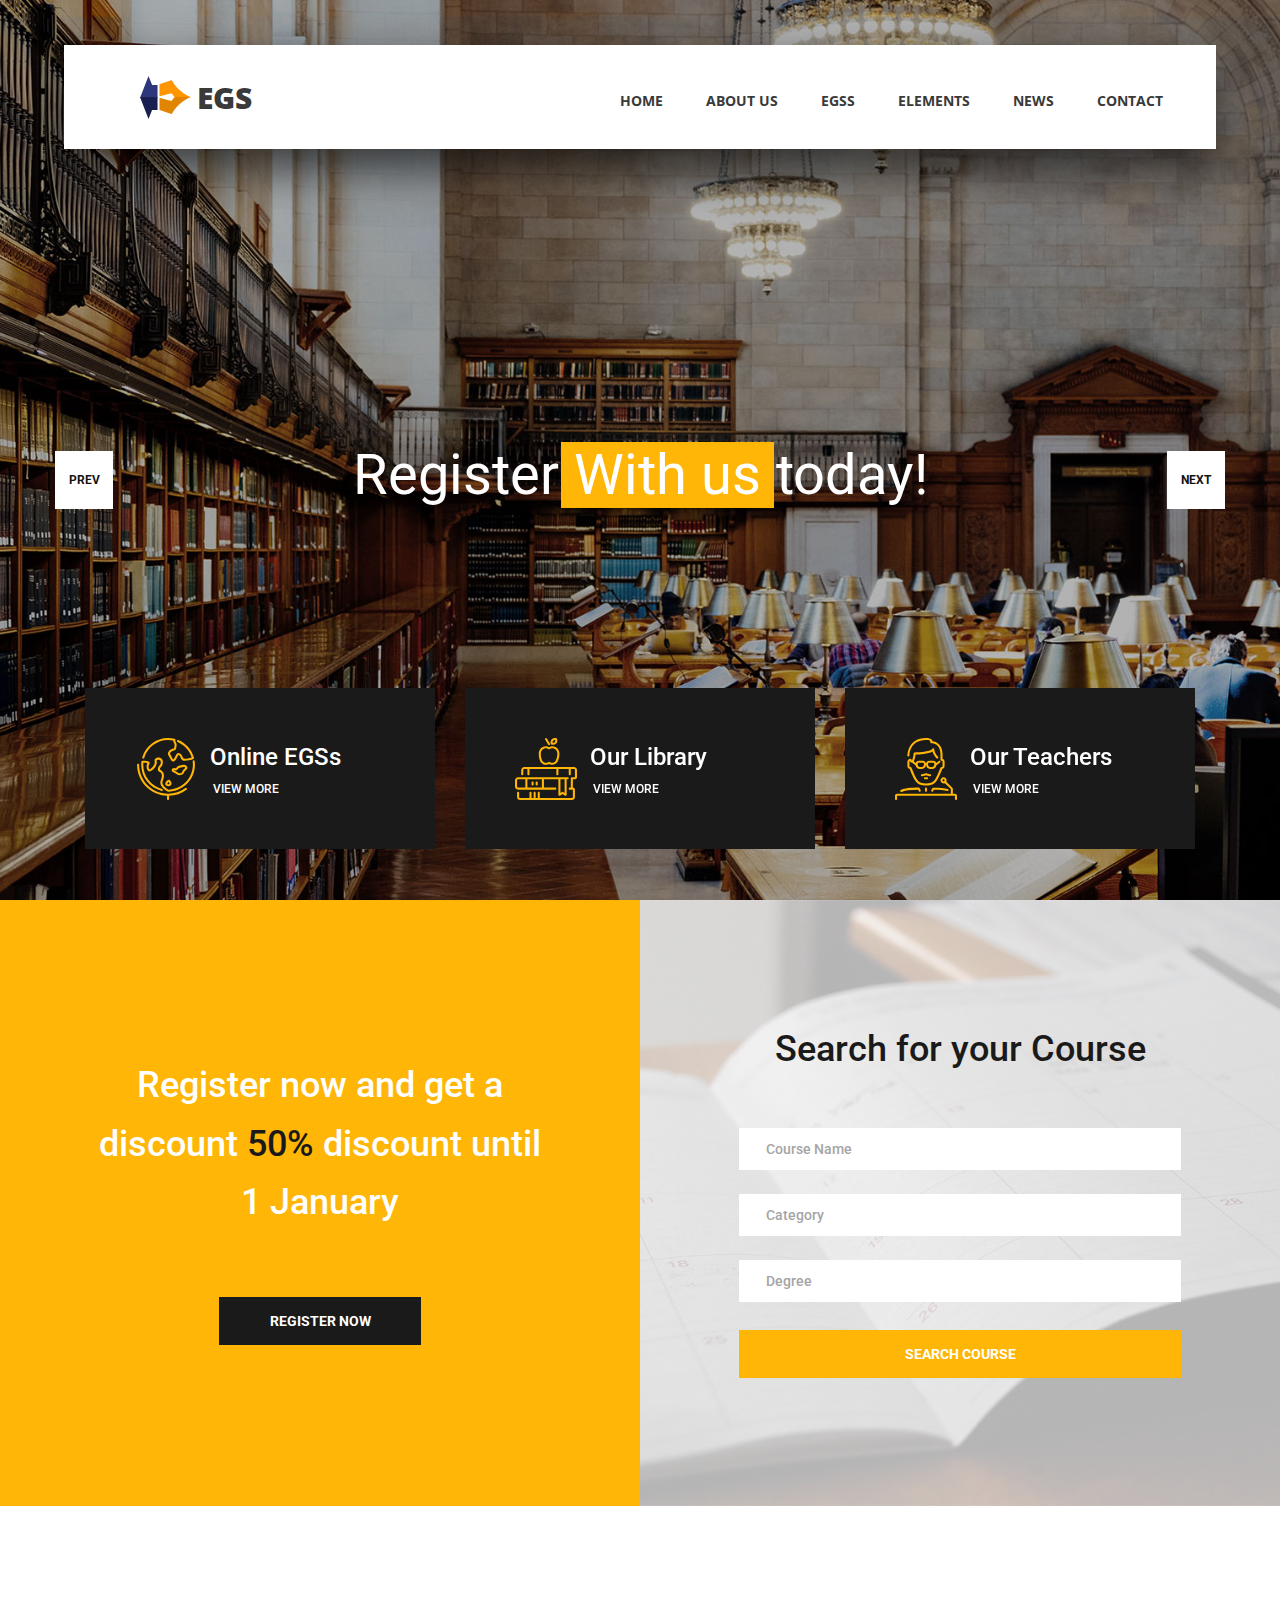
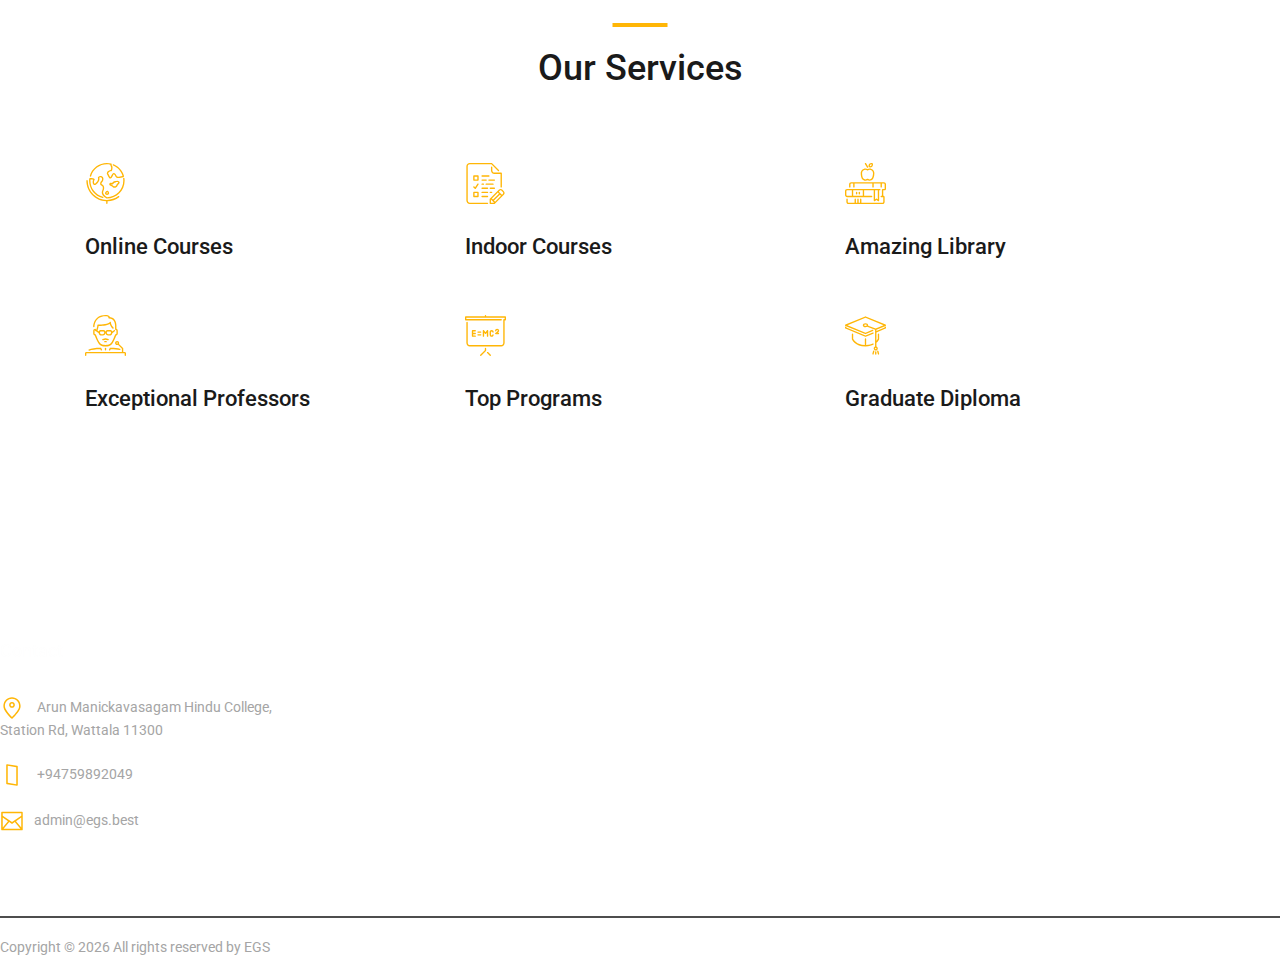
==== commit 0a00e2a6: "index html" ====
--- a/index.html
+++ b/index.html
@@ -354,21 +354,10 @@
 				<span>
 					<!-- Link back to Colorlib can't be removed. Template is licensed under CC BY 3.0. -->
 					Copyright &copy;
-					<script>document.write(new Date().getFullYear());</script> All rights reserved by EGS<i
-						class="fa fa-heart" aria-hidden="true"></i>
+					<script>document.write(new Date().getFullYear());</script> All rights reserved by EGS
 					<!-- Link back to Colorlib can't be removed. Template is licensed under CC BY 3.0. --></span>
 			</div>
-			<div class="footer_social ml-sm-auto">
-				<ul class="menu_social">
-					<li class="menu_social_item"><a href="#"><i class="fab fa-pinterest"></i></a></li>
-					<li class="menu_social_item"><a href="#"><i class="fab fa-linkedin-in"></i></a></li>
-					<li class="menu_social_item"><a href="#"><i class="fab fa-instagram"></i></a></li>
-					<li class="menu_social_item"><a href="#"><i class="fab fa-facebook-f"></i></a></li>
-					<li class="menu_social_item"><a href="#"><i class="fab fa-twitter"></i></a></li>
-				</ul>
-			</div>
-		</div>
-
+		</div>
 	</div>
 	</footer>
 
